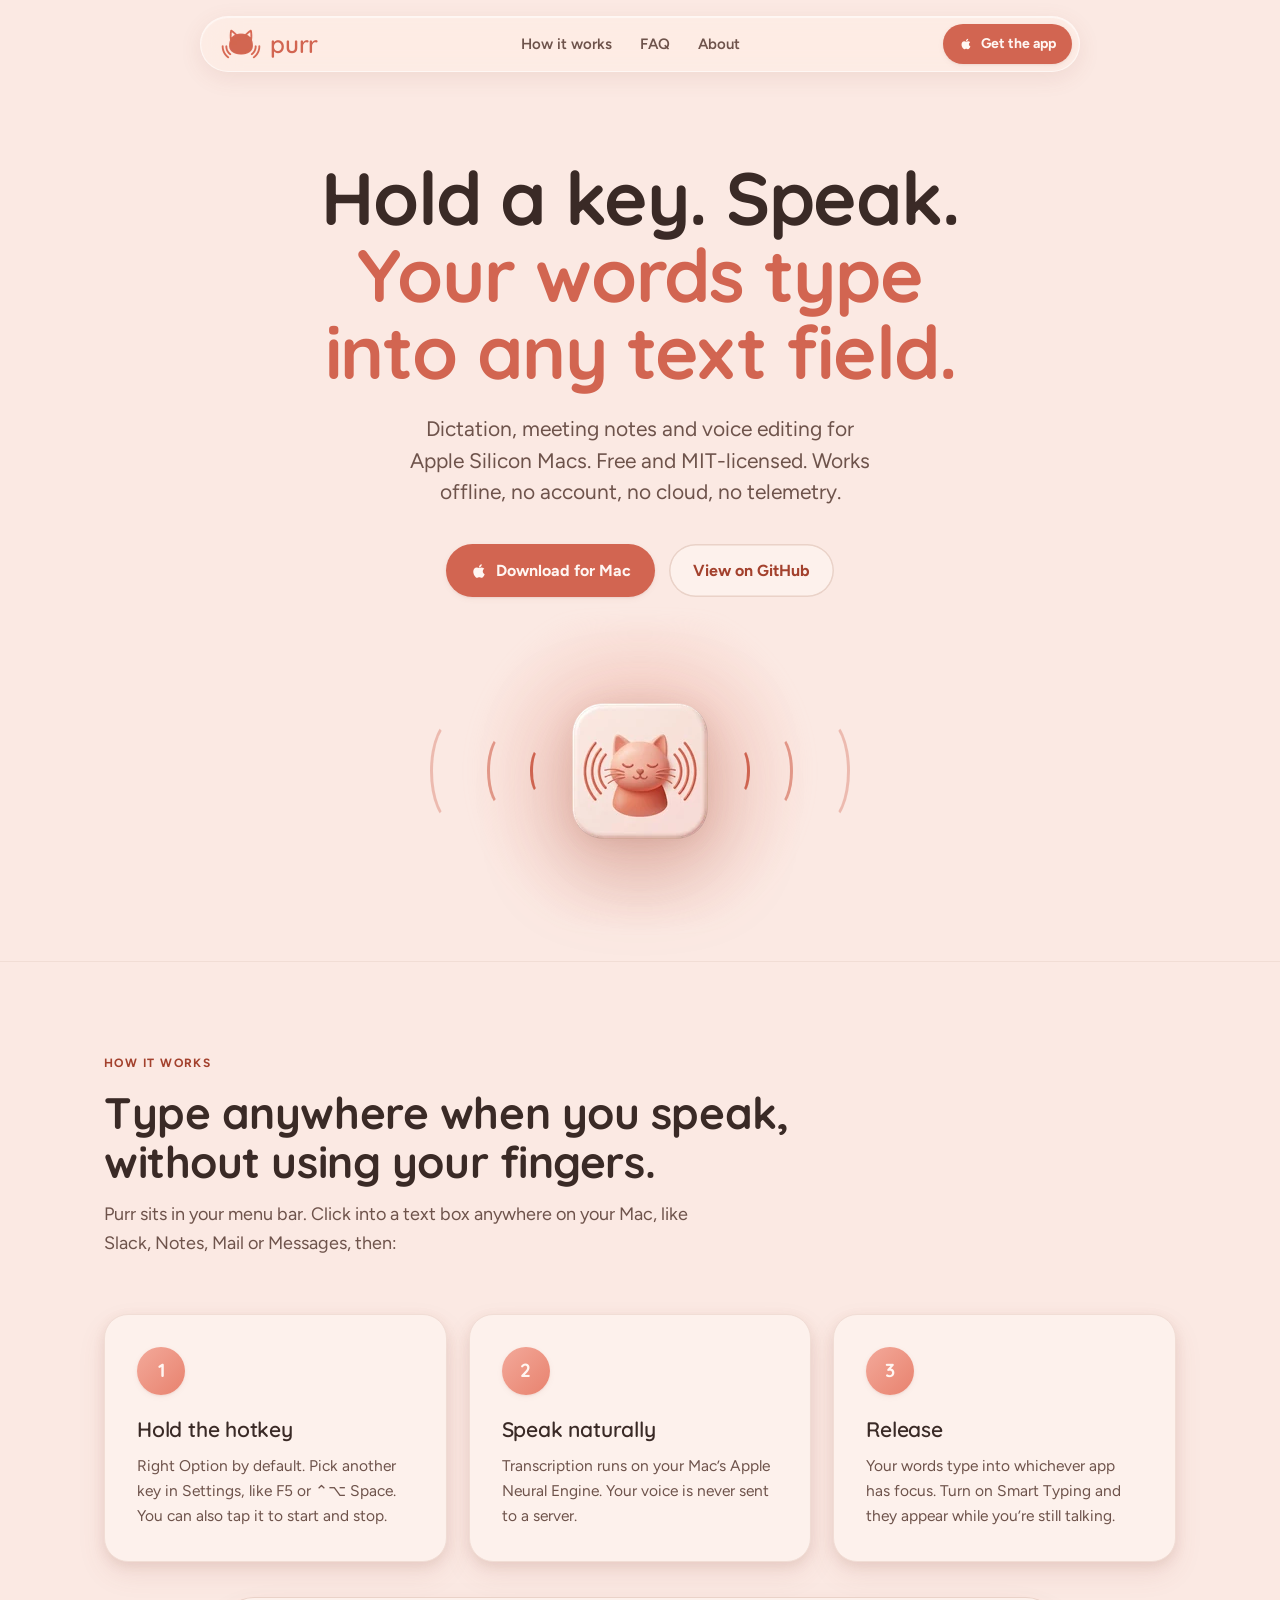
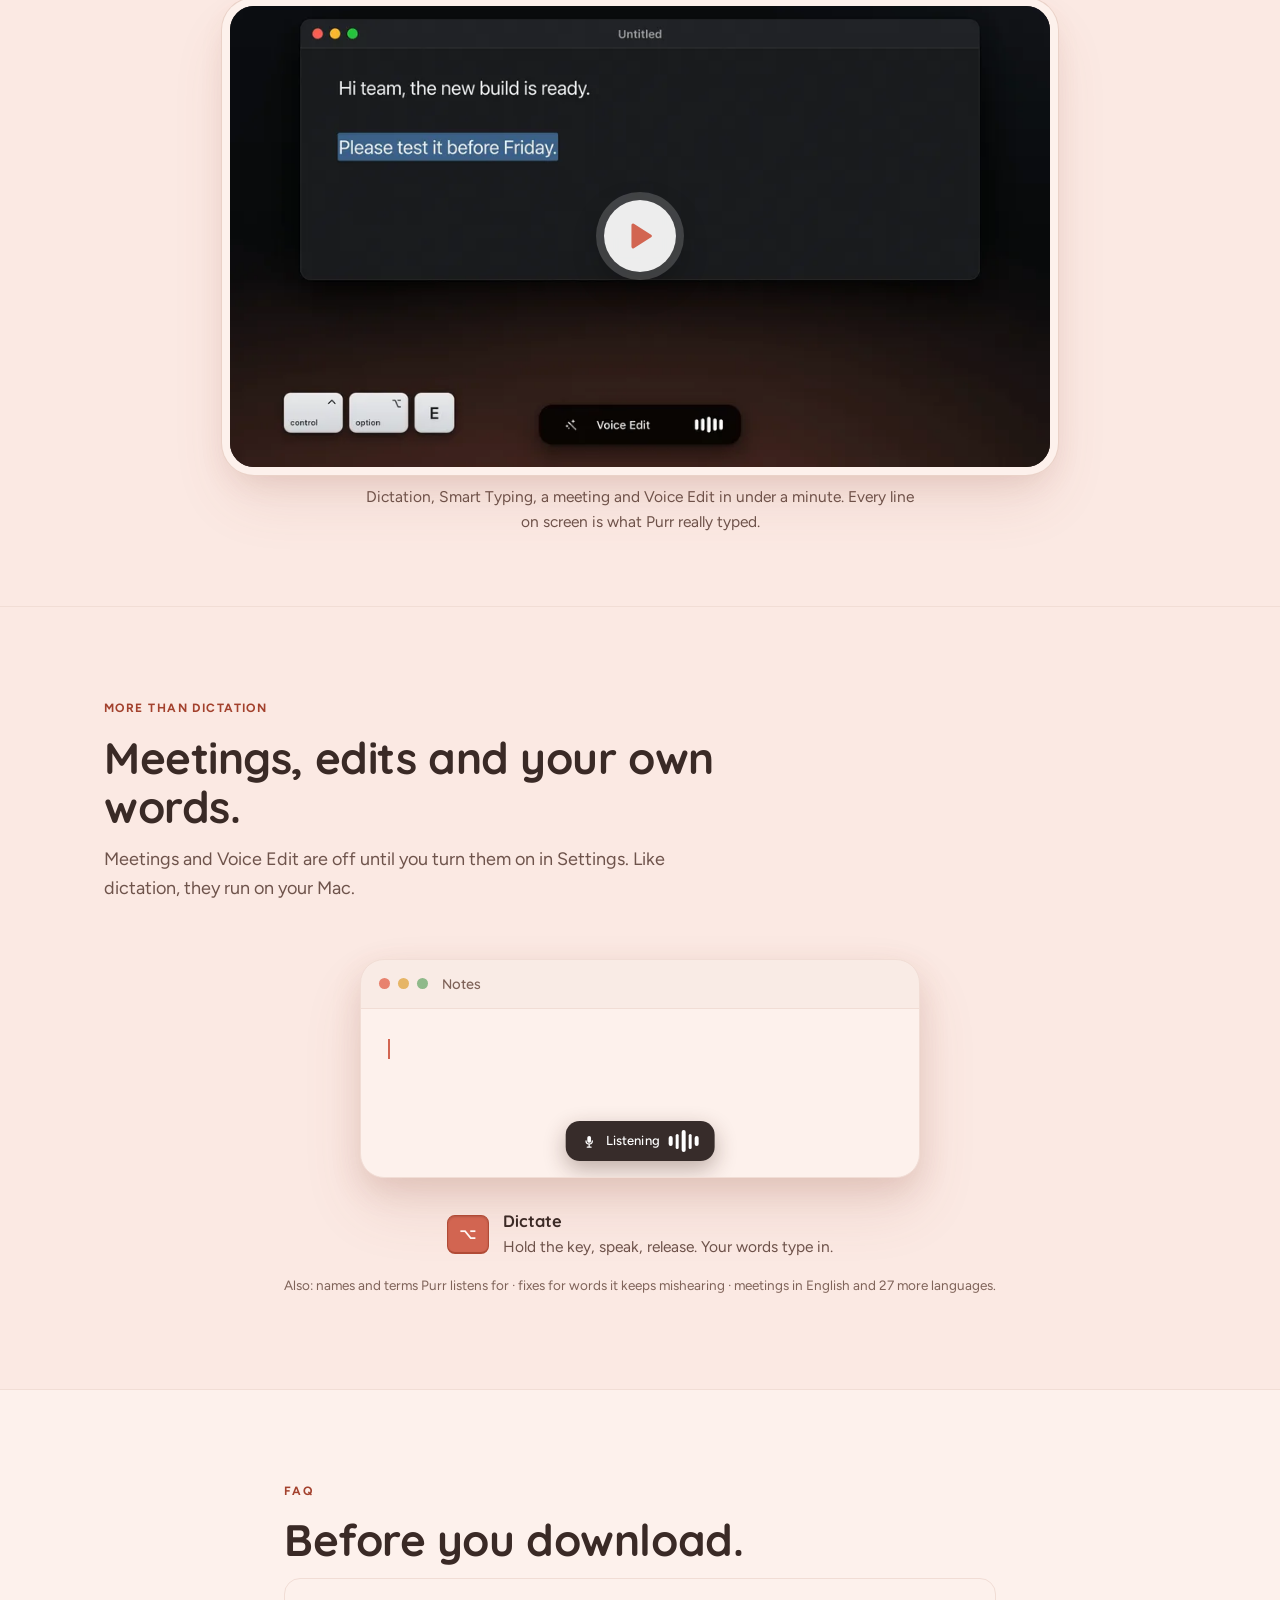
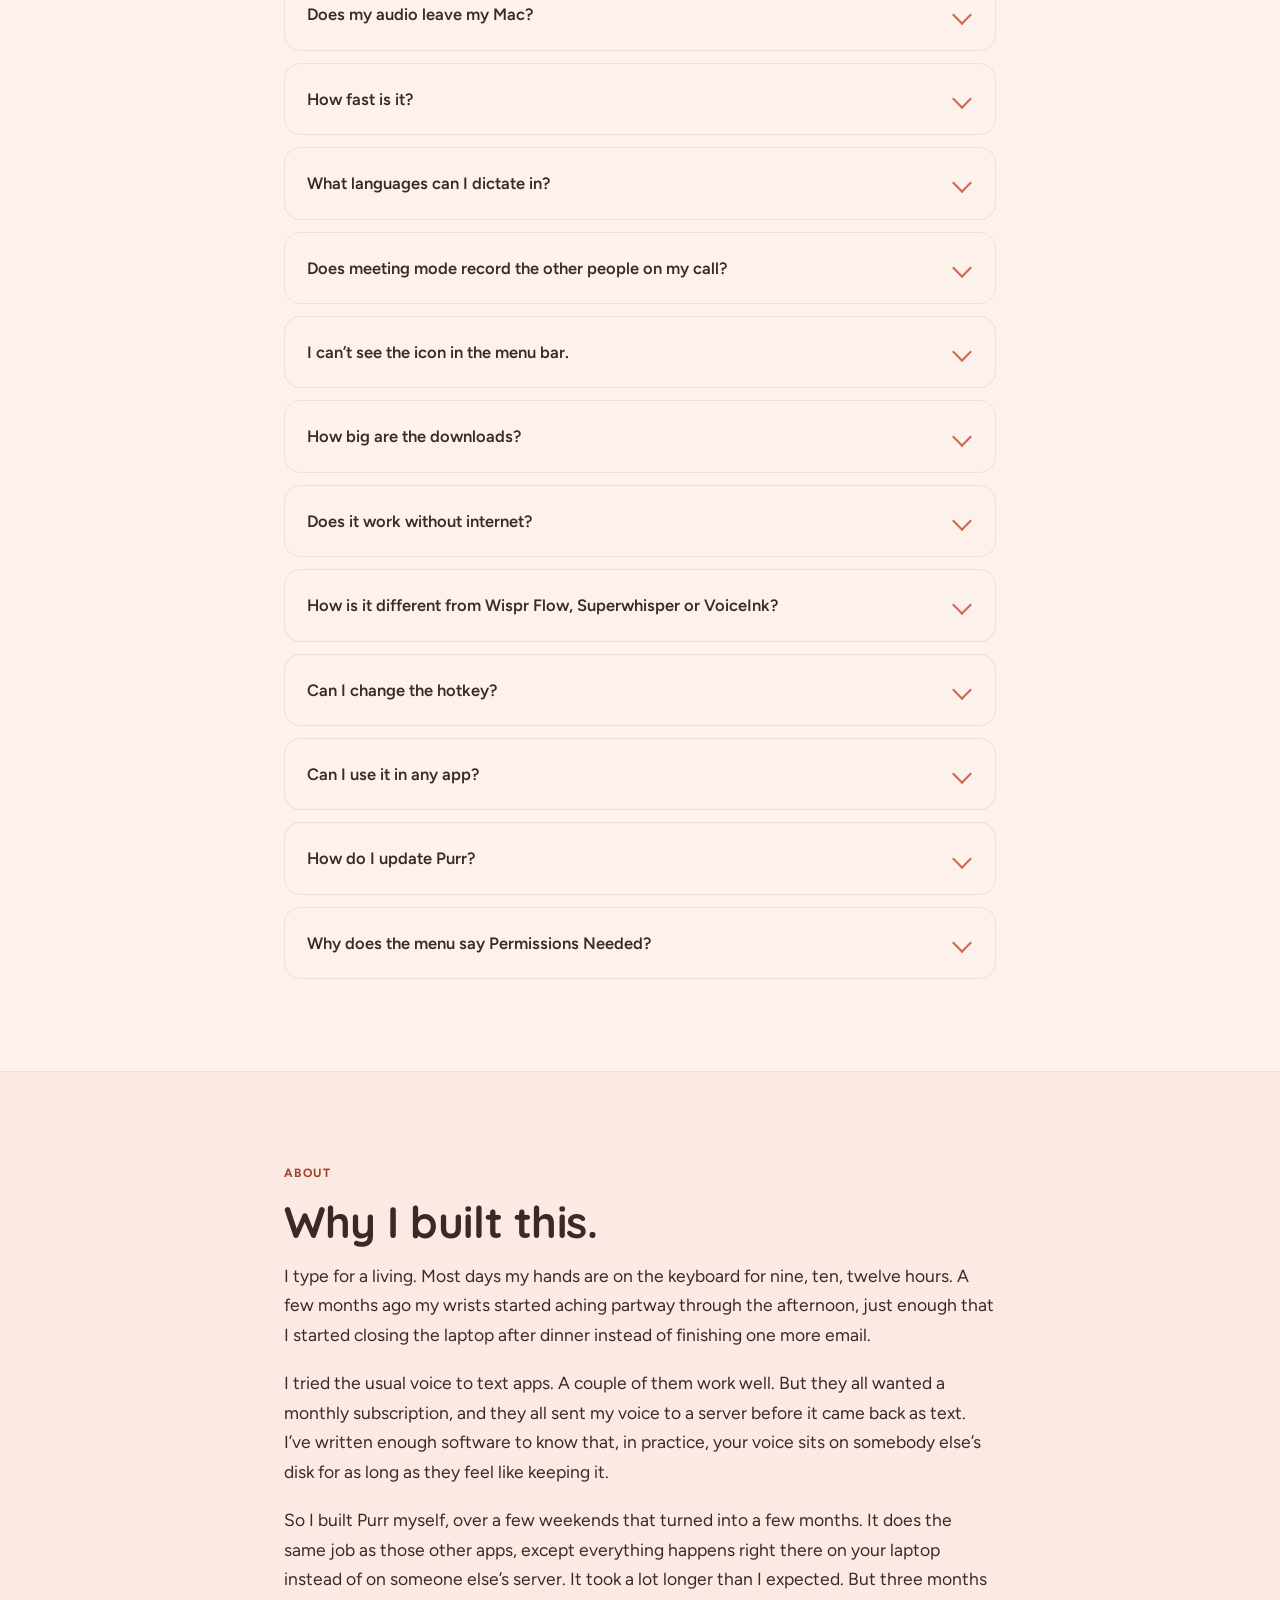
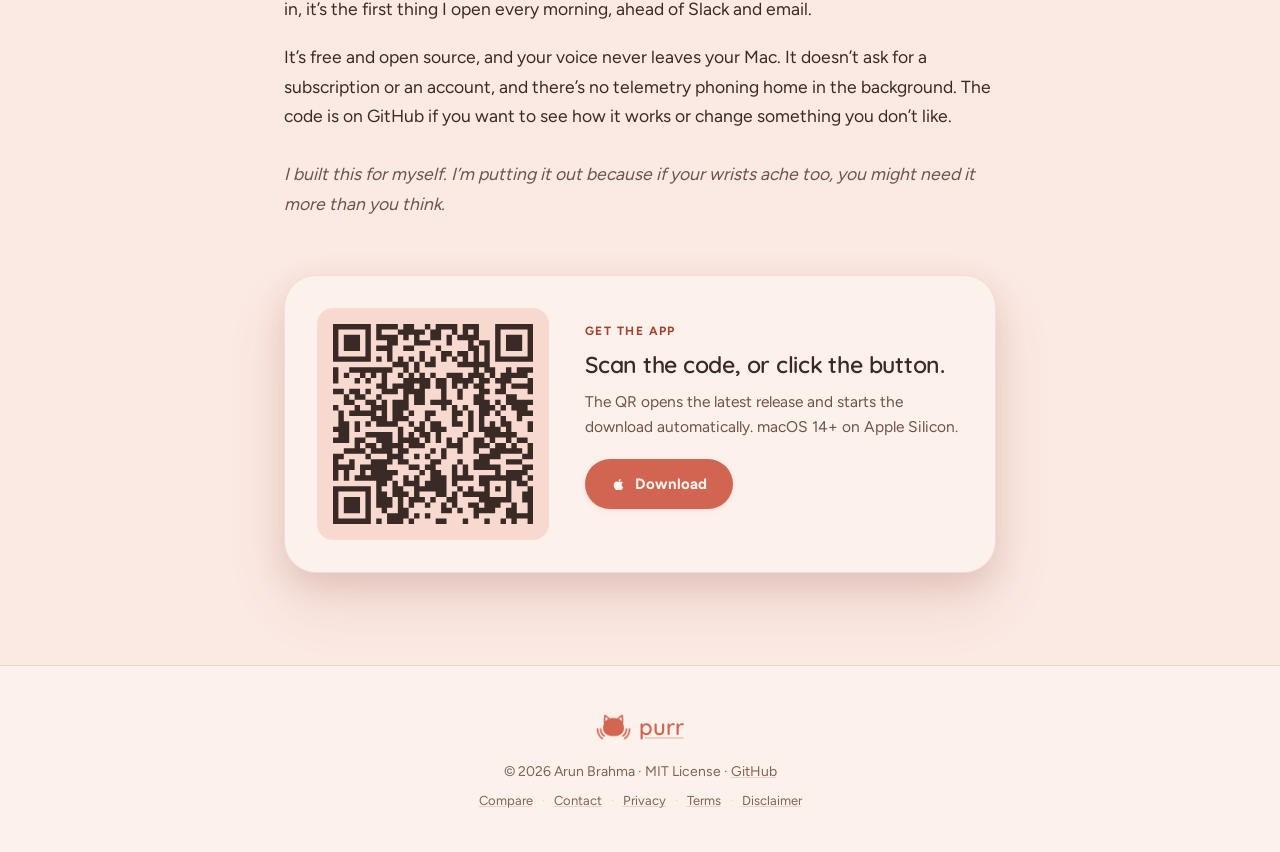
==== index.html @ 4dac85f2 "Even out the step cards and frame the video in cream" ====
<!doctype html>
<html lang="en">
<head>
  <meta charset="utf-8">
  <meta name="viewport" content="width=device-width, initial-scale=1, viewport-fit=cover">
  <meta name="theme-color" content="#FBE9E3">
  <meta name="description" content="Dictation, meeting notes and voice editing that run entirely on your Mac. Hold a key, speak, and your words appear in any app. Free, MIT-licensed and works offline.">

  <title>Purr - Local voice-to-text for macOS</title>

  <link rel="icon" type="image/png" sizes="64x64" href="assets/purr-icon-64.png">
  <link rel="apple-touch-icon" href="assets/purr-icon-256.png">
  <link rel="preload" as="font" type="font/woff2" href="assets/fonts/Quicksand_wght_.woff2" crossorigin>
  <link rel="stylesheet" href="styles.css">
  <link rel="canonical" href="https://purr.arunbrahma.com/">

  <meta property="og:site_name" content="Purr">
  <meta property="og:title" content="Purr - Local voice-to-text for macOS">
  <meta property="og:description" content="Hold a key, speak, and your words appear in any app. Dictation, meeting notes and voice editing, all on your Mac. Free and MIT-licensed.">
  <meta property="og:type" content="website">
  <meta property="og:url" content="https://purr.arunbrahma.com/">
  <meta property="og:image" content="https://purr.arunbrahma.com/assets/og-card-v2.png">
  <meta property="og:image:width" content="1200">
  <meta property="og:image:height" content="630">
  <meta property="og:image:alt" content="Purr - hold a key, speak, your words type into any text field.">
  <meta name="twitter:card" content="summary_large_image">
  <meta name="twitter:title" content="Purr - Local voice-to-text for macOS">
  <meta name="twitter:description" content="Hold a key, speak, and your words appear in any app. Dictation, meeting notes and voice editing, all on your Mac. Free and MIT-licensed.">
  <meta name="twitter:image" content="https://purr.arunbrahma.com/assets/og-card-v2.png">
  <meta name="twitter:image:alt" content="Purr - hold a key, speak, your words type into any text field.">

  <script type="application/ld+json">
  {
    "@context": "https://schema.org",
    "@graph": [
      {
        "@type": "Organization",
        "@id": "https://arunbrahma.com/#organization",
        "name": "Arun Brahma",
        "url": "https://arunbrahma.com/",
        "email": "contact@arunbrahma.com",
        "founder": { "@type": "Person", "name": "Arun Brahma", "url": "https://arunbrahma.com/" },
        "sameAs": ["https://github.com/iamarunbrahma", "https://www.linkedin.com/in/iamarunbrahma"]
      },
      {
        "@type": ["Product", "SoftwareApplication"],
        "@id": "https://purr.arunbrahma.com/#product",
        "name": "Purr",
        "description": "Free, open-source (MIT) dictation, meeting notes and voice editing for macOS on Apple silicon. Hold a key, speak, and your words appear in the app you are using. Everything runs on your Mac: Parakeet for English and WhisperKit for about 100 languages, Smart Typing that types as you speak, meeting notes from your mic and system audio with speaker labels and summaries in 28 languages, and Voice Edit, which rewrites selected text from a spoken instruction.",
        "url": "https://purr.arunbrahma.com/",
        "image": "https://purr.arunbrahma.com/assets/og-card-v2.png",
        "sameAs": ["https://github.com/iamarunbrahma/purr"],
        "brand": { "@id": "https://arunbrahma.com/#organization" },
        "author": { "@id": "https://arunbrahma.com/#organization" },
        "applicationCategory": "UtilitiesApplication",
        "operatingSystem": "macOS 14 or later, Apple silicon",
        "downloadUrl": "https://github.com/iamarunbrahma/purr/releases/latest/download/Purr.dmg",
        "license": "https://opensource.org/license/mit",
        "isAccessibleForFree": true,
        "offers": {
          "@type": "Offer",
          "price": "0",
          "priceCurrency": "USD",
          "availability": "https://schema.org/InStock",
          "url": "https://purr.arunbrahma.com/"
        }
      }
    ]
  }
  </script>
</head>
<body>

  <!-- Sticky pill navigation, centred. -->
  <header class="nav-wrap">
    <nav class="nav-pill" aria-label="Primary">
      <a class="nav-brand" href="/">
        <img src="/assets/purr-glyph-80.webp" width="40" height="30" alt="" aria-hidden="true">
        <span>purr</span>
      </a>
      <ul class="nav-links">
        <li><a href="#how">How it works</a></li>
        <li><a href="#faq">FAQ</a></li>
        <li><a href="#about">About</a></li>
      </ul>
      <a class="btn btn-primary nav-cta" href="https://github.com/iamarunbrahma/purr/releases/latest/download/Purr.dmg" data-track="download_clicked">
        <svg width="14" height="14" viewBox="0 0 24 24" fill="currentColor" aria-hidden="true">
          <path d="M17.05 20.28c-.98.95-2.05.8-3.08.35-1.09-.46-2.09-.48-3.24 0-1.44.62-2.2.44-3.06-.35C2.79 15.25 3.51 7.59 9.05 7.31c1.35.07 2.29.74 3.08.8 1.18-.24 2.31-.93 3.57-.84 1.51.12 2.65.72 3.4 1.8-3.12 1.87-2.38 5.98.48 7.13-.57 1.5-1.31 2.99-2.54 4.09l.01-.01zM12 7.25c-.15-2.23 1.66-4.07 3.74-4.25.29 2.58-2.34 4.5-3.74 4.25z"/>
        </svg>
        Get the app
      </a>
    </nav>
  </header>

  <main id="top">

    <!-- Hero -->
    <section class="hero">
      <div class="container">
        <h1 class="hero-title">
          Hold a key. Speak.<br>
          <span class="accent">Your words type into any text field.</span>
        </h1>
        <p class="hero-sub">
          Dictation, meeting notes and voice editing for Apple Silicon Macs.
          Free and MIT-licensed. Works offline, no account, no cloud, no
          telemetry.
        </p>

        <div class="hero-ctas">
          <a class="btn btn-primary btn-lg" href="https://github.com/iamarunbrahma/purr/releases/latest/download/Purr.dmg" data-track="download_clicked">
            <svg width="18" height="18" viewBox="0 0 24 24" fill="currentColor" aria-hidden="true">
              <path d="M17.05 20.28c-.98.95-2.05.8-3.08.35-1.09-.46-2.09-.48-3.24 0-1.44.62-2.2.44-3.06-.35C2.79 15.25 3.51 7.59 9.05 7.31c1.35.07 2.29.74 3.08.8 1.18-.24 2.31-.93 3.57-.84 1.51.12 2.65.72 3.4 1.8-3.12 1.87-2.38 5.98.48 7.13-.57 1.5-1.31 2.99-2.54 4.09l.01-.01zM12 7.25c-.15-2.23 1.66-4.07 3.74-4.25.29 2.58-2.34 4.5-3.74 4.25z"/>
            </svg>
            Download for Mac
          </a>
          <a class="btn btn-ghost btn-lg" href="https://github.com/iamarunbrahma/purr" target="_blank" rel="noopener" data-track="github_clicked">
            View on GitHub
          </a>
        </div>

        <div class="hero-art" aria-hidden="true">
          <div class="hero-glow"></div>
          <div class="waveset l"><span class="w1"></span><span class="w2"></span><span class="w3"></span></div>
          <img src="assets/purr-icon-168.webp" srcset="assets/purr-icon-168.webp 1x, assets/purr-icon-336.webp 2x" alt="" width="168" height="168" fetchpriority="high">
          <div class="waveset r"><span class="w1"></span><span class="w2"></span><span class="w3"></span></div>
        </div>
      </div>
    </section>

    <!-- How it works -->
    <section id="how" class="section">
      <div class="container">
        <p class="section-eyebrow">How it works</p>
        <h2 class="section-title">Type anywhere when you speak, without using your fingers.</h2>
        <p class="section-sub">
          Purr sits in your menu bar. Click into a text box anywhere on your
          Mac, like Slack, Notes, Mail or Messages, then:
        </p>

        <div class="steps">
          <article class="step">
            <span class="step-num">1</span>
            <h3>Hold the hotkey</h3>
            <p>
              Right Option by default. Pick another key in Settings, like F5
              or ⌃⌥&nbsp;Space. You can also tap it to start and stop.
            </p>
          </article>
          <article class="step">
            <span class="step-num">2</span>
            <h3>Speak naturally</h3>
            <p>
              Transcription runs on your Mac&rsquo;s Apple Neural Engine.
              Your voice is never sent to a server.
            </p>
          </article>
          <article class="step">
            <span class="step-num">3</span>
            <h3>Release</h3>
            <p>
              Your words type into whichever app has focus. Turn on Smart
              Typing and they appear while you&rsquo;re still talking.
            </p>
          </article>
        </div>

        <div class="video" id="video">
          <div class="video-frame">
            <!-- A still until it's clicked: no request reaches YouTube before
                 then. script.js swaps in the privacy-enhanced embed. -->
            <a class="video-poster" href="https://youtu.be/f5YK0at-RSw" target="_blank" rel="noopener" data-yt="f5YK0at-RSw" data-track="video_played" aria-label="Play the Purr video demo, 57 seconds">
              <img src="assets/demo-poster-960.webp" srcset="assets/demo-poster-960.webp 960w, assets/demo-poster-1920.webp 1920w" sizes="(max-width: 860px) 100vw, 820px" width="1920" height="1080" alt="Purr's Voice Edit bubble under a text window with one sentence selected" loading="lazy" decoding="async">
              <span class="video-play" aria-hidden="true">
                <svg viewBox="0 0 24 24" width="38" height="38" fill="currentColor"><path d="M6.6 5.14v13.72a1 1 0 0 0 1.52.85l10.9-6.86a1 1 0 0 0 0-1.7L8.12 4.29A1 1 0 0 0 6.6 5.14Z"/></svg>
              </span>
            </a>
          </div>
          <p class="video-cap">
            Dictation, Smart Typing, a meeting and Voice Edit in under a minute.
            Every line on screen is what Purr really typed.
          </p>
        </div>
      </div>
    </section>

    <!-- More than dictation -->
    <section id="features" class="section">
      <div class="container">
        <p class="section-eyebrow">More than dictation</p>
        <h2 class="section-title">Meetings, edits and your own words.</h2>
        <p class="section-sub">
          Meetings and Voice Edit are off until you turn them on in Settings.
          Like dictation, they run on your Mac.
        </p>

        <div class="demo" id="demo" aria-label="Animated demo: dictating into a text field">
          <div class="demo-stage">
            <div class="demo-window">
              <div class="demo-bar" aria-hidden="true">
                <span class="demo-dot r"></span>
                <span class="demo-dot y"></span>
                <span class="demo-dot g"></span>
                <span class="demo-app">Notes</span>
              </div>
              <div class="demo-doc">
                <p class="demo-text" id="demoText">Let&rsquo;s ship the new onboarding flow this week.</p>
              </div>
              <div class="demo-said" id="demoSaid" aria-hidden="true"></div>
              <div class="demo-hud" id="demoHud" aria-hidden="true">
                <span class="demo-hud-ic" id="demoHudIc"><svg viewBox="0 0 24 24" width="15" height="15" fill="currentColor" aria-hidden="true"><path d="M12 14a3 3 0 0 0 3-3V6a3 3 0 0 0-6 0v5a3 3 0 0 0 3 3Zm6-3a6 6 0 0 1-5 5.91V20h2a1 1 0 1 1 0 2H9a1 1 0 1 1 0-2h2v-3.09A6 6 0 0 1 6 11a1 1 0 1 1 2 0 4 4 0 0 0 8 0 1 1 0 1 1 2 0Z"/></svg></span>
                <span class="demo-hud-lbl" id="demoHudLbl">Listening</span>
                <span class="demo-wave" aria-hidden="true"><i></i><i></i><i></i><i></i><i></i></span>
              </div>
            </div>
          </div>

          <div class="demo-cap">
            <span class="demo-key" id="demoKey"><kbd>⌥</kbd></span>
            <p class="demo-cap-txt">
              <strong id="demoCapTitle">Dictate</strong>
              <span id="demoCapSub">Hold the key, speak, release. Your words type in.</span>
            </p>
          </div>

          <p class="demo-also">
            Also: names and terms Purr listens for &middot; fixes for words it keeps mishearing &middot; meetings in English and 27 more languages.
          </p>
        </div>
      </div>
    </section>

    <!-- FAQ -->
    <section id="faq" class="section section-alt">
      <div class="container container-narrow">
        <p class="section-eyebrow">FAQ</p>
        <h2 class="section-title">Before you download.</h2>

        <div class="faq">
          <details>
            <summary>Does my audio leave my Mac?</summary>
            <p>
              No. Recording, transcription, summaries and Voice Edit all run on
              your Mac, and there is no telemetry. Purr only goes online to
              download models and, if you allow it, to check GitHub for
              updates.
            </p>
          </details>

          <details>
            <summary>How fast is it?</summary>
            <p>
              With Parakeet, the default, your words land about 0.2 seconds
              after you let go of the key. With Smart Typing on, they appear
              while you&rsquo;re still talking. Whisper is slower, because it
              starts only once you let go.
            </p>
          </details>

          <details>
            <summary>What languages can I dictate in?</summary>
            <p>
              English with Parakeet, the default. For other languages, switch
              to Whisper in Settings &rsaquo; Engine. It covers about 100
              languages and can translate them into English. Pick the one you
              speak, since auto-detect can misread short clips. Smart Typing
              is English only, and meetings work in English and 27 more
              languages.
            </p>
          </details>

          <details>
            <summary>Does meeting mode record the other people on my call?</summary>
            <p>
              Yes. It records your mic and your Mac&rsquo;s audio together, so
              the other people on the call are transcribed too. That needs
              macOS&nbsp;14.2 or later; on 14.0 and 14.1 only your mic is
              recorded. When nothing plays through your Mac, like a meeting
              around one table, Purr tells the voices apart and labels them
              Speaker&nbsp;1, Speaker&nbsp;2 and so on.
            </p>
          </details>

          <details>
            <summary>I can&rsquo;t see the icon in the menu bar.</summary>
            <p>
              On notched MacBooks the icon hides behind the notch when the menu
              bar is crowded. Hold Command and drag to reorder, quit a few menu
              bar apps, or use
              <a href="https://github.com/jordanbaird/Ice" target="_blank" rel="noopener">Ice</a>
              / Bartender to manage overflow.
            </p>
          </details>

          <details>
            <summary>How big are the downloads?</summary>
            <p>
              Parakeet, the default, is about 450&nbsp;MB and downloads during
              setup. The rest download only when you turn on what needs them:
              Smart Typing adds about 220&nbsp;MB, meetings in other languages
              about 630&nbsp;MB, and Gemma&nbsp;4&nbsp;E2B, for summaries and
              Voice Edit, 3.35&nbsp;GB. Whisper models run from about
              140&nbsp;MB to 950&nbsp;MB. Settings &rsaquo; Models lists each
              one and can delete it.
            </p>
          </details>

          <details>
            <summary>Does it work without internet?</summary>
            <p>
              Yes, once the models you use have downloaded. Everything runs on
              your Mac.
            </p>
          </details>

          <details>
            <summary>How is it different from Wispr Flow, Superwhisper or VoiceInk?</summary>
            <p>
              Wispr Flow transcribes in the cloud and has apps for Windows,
              iPhone and Android. Superwhisper and VoiceInk can run locally
              too, with AI modes and more model choices, but their full
              versions are paid. Purr is free with no word limit, trial or
              account, MIT-licensed, and types as you speak. When I played the
              same recordings into each app, Purr put the text on screen
              fastest. The <a href="/compare.html">side-by-side comparison</a>
              has those results, the details and sources.
            </p>
          </details>

          <details>
            <summary>Can I change the hotkey?</summary>
            <p>
              Yes. Each mode has a few keys to pick from in Settings, like
              Right Option, F5 or ⌃⌥&nbsp;Space for dictation, and dictation
              can also start and stop with a tap. You can&rsquo;t record a key
              of your own yet.
            </p>
          </details>

          <details>
            <summary>Can I use it in any app?</summary>
            <p>
              Dictation works in any text field. Voice Edit reads your
              selection through Accessibility, which most Mac apps support. A
              few, like some web pages and Electron apps, don&rsquo;t share it,
              so Voice Edit can&rsquo;t see what you selected there.
            </p>
          </details>

          <details>
            <summary>How do I update Purr?</summary>
            <p>
              The first time Purr starts after setup, it asks whether to check
              for updates automatically. If you say yes, it checks GitHub once
              a day. You can also click Check for Updates in the menu bar or in
              About at any time. You see what changed before anything
              installs, and Purr checks that each update is signed by its
              developer before it replaces the app.
            </p>
          </details>

          <details>
            <summary>Why does the menu say Permissions Needed?</summary>
            <p>
              A permission Purr needs is off, usually because it was switched
              off in System Settings. Click Permissions Needed to see which one
              and turn it back on. Updates keep your permissions.
            </p>
          </details>
        </div>
      </div>
    </section>

    <!-- About / why this exists -->
    <section id="about" class="section section-about">
      <div class="container container-narrow">
        <p class="section-eyebrow">About</p>
        <h2 class="section-title">Why I built this.</h2>

        <div class="about-prose">
          <p>
            I type for a living. Most days my hands are on the keyboard for nine,
            ten, twelve hours. A few months ago my wrists started aching partway
            through the afternoon, just enough that I started closing the laptop
            after dinner instead of finishing one more email.
          </p>

          <p>
            I tried the usual voice to text apps. A couple of them work well. But
            they all wanted a monthly subscription, and they all sent my voice to
            a server before it came back as text. I&rsquo;ve written enough
            software to know that, in practice, your voice sits on somebody
            else&rsquo;s disk for as long as they feel like keeping it.
          </p>

          <p>
            So I built Purr myself, over a few weekends that turned into a few
            months. It does the same job as those other apps, except everything
            happens right there on your laptop instead of on someone else&rsquo;s
            server. It took a lot longer than I expected. But three months in,
            it&rsquo;s the first thing I open every morning, ahead of Slack and
            email.
          </p>

          <p>
            It&rsquo;s free and open source, and your voice never leaves your
            Mac. It doesn&rsquo;t ask for a subscription or an
            account, and there&rsquo;s no telemetry phoning home in the
            background. The code is on GitHub if you want to see how it works or
            change something you don&rsquo;t like.
          </p>

          <p class="about-sign">
            I built this for myself. I&rsquo;m putting it out because if your
            wrists ache too, you might need it more than you think.
          </p>
        </div>

        <!-- QR + download callout -->
        <div class="qr-card" id="get">
          <div class="qr-card-art">
            <img src="assets/qr.svg" alt="QR code that downloads Purr.dmg" width="200" height="200">
          </div>
          <div class="qr-card-body">
            <p class="qr-eyebrow">Get the app</p>
            <h3>Scan the code, or click the button.</h3>
            <p class="qr-sub">
              The QR opens the latest release and starts the download
              automatically. macOS 14+ on Apple Silicon.
            </p>
            <div class="qr-card-ctas">
              <a class="btn btn-primary btn-download" href="https://github.com/iamarunbrahma/purr/releases/latest/download/Purr.dmg" data-track="download_clicked">
                <svg width="15" height="15" viewBox="0 0 24 24" fill="currentColor" aria-hidden="true">
                  <path d="M17.05 20.28c-.98.95-2.05.8-3.08.35-1.09-.46-2.09-.48-3.24 0-1.44.62-2.2.44-3.06-.35C2.79 15.25 3.51 7.59 9.05 7.31c1.35.07 2.29.74 3.08.8 1.18-.24 2.31-.93 3.57-.84 1.51.12 2.65.72 3.4 1.8-3.12 1.87-2.38 5.98.48 7.13-.57 1.5-1.31 2.99-2.54 4.09l.01-.01zM12 7.25c-.15-2.23 1.66-4.07 3.74-4.25.29 2.58-2.34 4.5-3.74 4.25z"/>
                </svg>
                Download
              </a>
            </div>
          </div>
        </div>
      </div>
    </section>

  </main>

  <footer class="footer">
    <div class="container">
      <a class="footer-brand" href="/">
        <img src="/assets/purr-glyph-80.webp" width="35" height="26" alt="" aria-hidden="true">
        <span>purr</span>
      </a>
      <p class="footer-line">
        © <span id="year"></span> Arun Brahma · MIT License ·
        <a href="https://github.com/iamarunbrahma/purr" target="_blank" rel="noopener">GitHub</a>
      </p>
      <p class="footer-legal">
        <a href="/compare.html">Compare</a>
        <span aria-hidden="true">·</span>
        <a href="/contact.html">Contact</a>
        <span aria-hidden="true">·</span>
        <a href="/privacy.html">Privacy</a>
        <span aria-hidden="true">·</span>
        <a href="/terms.html">Terms</a>
        <span aria-hidden="true">·</span>
        <a href="/disclaimer.html">Disclaimer</a>
      </p>
    </div>
  </footer>

  <script src="script.js" defer></script>

  <!-- Cloudflare Web Analytics — privacy-first, cookieless, no consent banner needed.
       Token for purr.arunbrahma.com. Manage at dash.cloudflare.com → Web Analytics. -->
  <script defer src='https://static.cloudflareinsights.com/beacon.min.js' data-cf-beacon='{"token": "df377985526f415dbb581a27ecad3ad7"}'></script>
  <script defer src="/analytics.js" data-site="purr"></script>
</body>
</html>
---- styles.css ----
/* -----------------------------------------------------------------
   Purr site - single-file stylesheet.
   "Blush Terracotta" brand layer: warm cream background, warm
   brown-black text (never pure black), one clay-coral accent that
   ties to the app icon, soft claymorphic shadows and squircles.
   Self-hosted Quicksand (display/wordmark) + Figtree (body).
   No framework, no build.
   ----------------------------------------------------------------- */

/* ----- Brand webfonts (self-hosted, variable weight) ----- */
@font-face {
  font-family: "Quicksand";
  src: url("assets/fonts/Quicksand_wght_.woff2") format("woff2"),
       url("assets/fonts/Quicksand_wght_.ttf") format("truetype");
  font-weight: 300 700;
  font-style: normal;
  font-display: swap;
}
@font-face {
  font-family: "Figtree";
  src: url("assets/fonts/Figtree_wght_.woff2") format("woff2"),
       url("assets/fonts/Figtree_wght_.ttf") format("truetype");
  font-weight: 300 900;
  font-style: normal;
  font-display: swap;
}

:root {
  --bg: #FBE9E3;          /* cream page background          */
  --bg-alt: #FDF1EC;      /* ivory raised surface / card    */
  --ink: #3A2A26;         /* warm text - never pure black   */
  --ink-soft: #6E534B;    /* secondary text                 */
  --ink-faint: #7F6359;   /* tertiary / captions            */
  --line: #EAD2C8;        /* warm divider                   */
  --line-soft: #F1DDD5;   /* faintest divider               */
  --accent: #D26551;      /* clay-coral - matches the icon  */
  --accent-hover: #C2563F;
  --accent-press: #B14B36;
  --accent-soft: #F7D9D0; /* faint coral wash               */
  --accent-ink: #A3412D;  /* coral for small text           */
  --on-accent: #FFF6F2;   /* text on clay-coral / gradient  */

  --gradient: linear-gradient(135deg, #F3A99A 0%, #E8826E 100%);

  /* claymorphic shadows - soft, warm brown tint, no hard black */
  --shadow-sm: 0 1px 2px rgba(150, 80, 64, 0.10), 0 2px 6px rgba(150, 80, 64, 0.06);
  --shadow-md: 0 4px 12px rgba(150, 80, 64, 0.12), 0 12px 28px rgba(150, 80, 64, 0.10);
  --shadow-lg: 0 12px 30px rgba(150, 80, 64, 0.16), 0 30px 60px rgba(150, 80, 64, 0.12);

  --radius-pill: 999px;
  --radius-card: 24px;
  --max-w: 1120px;

  --font: "Figtree", ui-rounded, -apple-system, BlinkMacSystemFont, "Segoe UI", system-ui, sans-serif;
  --font-display: "Quicksand", ui-rounded, "Hiragino Maru Gothic ProN", system-ui, sans-serif;
}

* { box-sizing: border-box; }

html { scroll-behavior: smooth; }

body {
  margin: 0;
  background: var(--bg);
  color: var(--ink);
  font-family: var(--font);
  font-size: 17px;
  line-height: 1.6;
  -webkit-font-smoothing: antialiased;
  -moz-osx-font-smoothing: grayscale;
  text-rendering: optimizeLegibility;
}

a { color: inherit; text-decoration: none; }
a:hover { text-decoration: underline; }
img { max-width: 100%; height: auto; display: block; }
code {
  font-family: ui-monospace, "SF Mono", "JetBrains Mono", Menlo, Monaco, monospace;
  font-size: 0.9em;
  background: var(--accent-soft);
  color: var(--ink);
  padding: 2px 6px;
  border-radius: 6px;
}

.container {
  max-width: var(--max-w);
  margin: 0 auto;
  padding: 0 24px;
}
.container-narrow { max-width: 760px; }
.center { text-align: center; }

/* -----------------------------------------------------------------
   Pill navigation - sticky at top
   ----------------------------------------------------------------- */
.nav-wrap {
  position: sticky;
  top: 16px;
  z-index: 100;
  display: flex;
  justify-content: center;
  padding: 0 16px;
  pointer-events: none;
}

.nav-pill {
  pointer-events: auto;
  display: flex;
  align-items: center;
  gap: 28px;
  padding: 7px 7px 7px 20px;
  background: rgba(253, 241, 236, 0.45);
  -webkit-backdrop-filter: saturate(150%) blur(18px);
  backdrop-filter: saturate(150%) blur(18px);
  border-radius: var(--radius-pill);
  box-shadow: inset 0 1px 1px rgba(255, 255, 255, 0.6),
              0 6px 22px rgba(150, 80, 64, 0.10);
  border: 1px solid rgba(255, 255, 255, 0.55);
  max-width: 880px;
  width: 100%;
  justify-content: space-between;
}

.nav-brand {
  display: flex;
  align-items: center;
  gap: 9px;
  font-family: var(--font-display);
  font-weight: 600;
  font-size: 24px;
  letter-spacing: -0.01em;
  text-transform: lowercase;
  color: var(--accent);
}
.nav-brand:hover { text-decoration: none; }
.nav-brand img { width: 40px; height: 30px; }

.nav-links {
  list-style: none;
  margin: 0;
  padding: 0;
  display: flex;
  gap: 28px;
  font-size: 15px;
  font-weight: 600;
  color: var(--ink-soft);
}
.nav-links a:hover { color: var(--accent-ink); text-decoration: none; }

.nav-cta { font-size: 14px; padding: 9px 16px; gap: 6px; }

/* -----------------------------------------------------------------
   Buttons - clay-coral primary, ivory ghost
   ----------------------------------------------------------------- */
.btn {
  display: inline-flex;
  align-items: center;
  gap: 8px;
  font-family: inherit;
  font-weight: 700;
  border-radius: var(--radius-pill);
  cursor: pointer;
  transition: transform 0.12s ease, background 0.16s ease, color 0.16s ease, box-shadow 0.16s ease;
  border: none;
  white-space: nowrap;
}
.btn:hover { text-decoration: none; }
.btn:active { transform: translateY(1px) scale(0.99); }

.btn-primary {
  background: var(--accent);
  color: var(--on-accent);
  box-shadow: var(--shadow-sm);
}
.btn-primary:hover { background: var(--accent-hover); box-shadow: var(--shadow-md); }
.btn-primary:active { background: var(--accent-press); }

.btn-ghost {
  background: var(--bg-alt);
  color: var(--accent-ink);
  box-shadow: inset 0 0 0 1.5px var(--line);
}
.btn-ghost:hover { background: #fff; box-shadow: inset 0 0 0 1.5px var(--accent); }

.btn-lg { padding: 14px 24px; font-size: 16px; }

/* -----------------------------------------------------------------
   Hero
   ----------------------------------------------------------------- */
.hero {
  position: relative;
  padding: 104px 0 80px;
  text-align: center;
  overflow: hidden;
}

.hero-title {
  font-family: var(--font-display);
  font-size: clamp(40px, 6.4vw, 74px);
  line-height: 1.04;
  letter-spacing: -0.015em;
  font-weight: 700;
  margin: 0 auto 22px;
  max-width: 900px;
}
.hero-title .accent { display: block; color: var(--accent); text-wrap: balance; }

.hero-sub {
  font-size: clamp(18px, 1.7vw, 21px);
  line-height: 1.5;
  color: var(--ink-soft);
  max-width: 640px;
  margin: 0 auto 36px;
  text-wrap: balance;
}

.hero-ctas {
  display: flex;
  gap: 14px;
  justify-content: center;
  flex-wrap: wrap;
  margin-bottom: 64px;
}

/* hero icon flanked by concentric sound-wave whisker arcs */
.hero-art {
  position: relative;
  margin: 0 auto;
  width: min(380px, 100%);
  height: 220px;
  display: flex;
  align-items: center;
  justify-content: center;
}
.hero-art img {
  position: relative;
  z-index: 2;
  width: 168px;
  height: 168px;
  filter: drop-shadow(0 22px 44px rgba(150, 80, 64, 0.32))
          drop-shadow(0 6px 12px rgba(150, 80, 64, 0.12));
  animation: float 6s ease-in-out infinite;
}
.hero-glow {
  position: absolute;
  inset: -40px;
  background: radial-gradient(circle at center, rgba(243, 169, 154, 0.55), transparent 62%);
  filter: blur(8px);
  z-index: 0;
}

/* sound-wave arcs */
.waveset {
  position: absolute;
  top: 50%;
  transform: translateY(-50%);
  display: flex;
  align-items: center;
  gap: 11px;
  z-index: 1;
}
.waveset.l { right: calc(50% + 92px); flex-direction: row-reverse; }
.waveset.r { left: calc(50% + 92px); }
.waveset span { display: block; border: 3px solid var(--accent); border-radius: 50%; }
.waveset.l span { border-color: transparent transparent transparent var(--accent); }
.waveset.r span { border-color: transparent var(--accent) transparent transparent; }
.waveset .w1 { width: 18px; height: 46px; }
.waveset .w2 { width: 32px; height: 74px; opacity: 0.6; }
.waveset .w3 { width: 46px; height: 104px; opacity: 0.35; }

@keyframes float {
  0%, 100% { transform: translateY(0); }
  50%      { transform: translateY(-8px); }
}
@media (prefers-reduced-motion: reduce) {
  .hero-art img { animation: none; }
  html { scroll-behavior: auto; }
}

/* -----------------------------------------------------------------
   Generic section
   ----------------------------------------------------------------- */
.section {
  padding: 92px 0;
  border-top: 1px solid var(--line-soft);
}
.section-alt { background: var(--bg-alt); }

.section-eyebrow {
  text-transform: uppercase;
  letter-spacing: 0.12em;
  font-size: 12px;
  font-weight: 700;
  color: var(--accent-ink);
  margin: 0 0 14px;
}

.section-title {
  font-family: var(--font-display);
  font-size: clamp(30px, 3.6vw, 44px);
  letter-spacing: -0.01em;
  line-height: 1.12;
  font-weight: 700;
  margin: 0 0 14px;
  max-width: 720px;
}
.center .section-title { margin-left: auto; margin-right: auto; }

.section-sub {
  font-size: 18px;
  color: var(--ink-soft);
  max-width: 600px;
  margin: 0 0 56px;
}
.center .section-sub { margin-left: auto; margin-right: auto; }

/* -----------------------------------------------------------------
   How it works - 3 steps
   ----------------------------------------------------------------- */
.steps {
  display: grid;
  grid-template-columns: repeat(3, 1fr);
  gap: 22px;
  margin-bottom: 72px;
}

.step {
  background: var(--bg-alt);
  border: 1px solid var(--line-soft);
  border-radius: var(--radius-card);
  padding: 32px;
  box-shadow: var(--shadow-md);
  transition: transform 0.2s ease, box-shadow 0.2s ease;
}
.step:hover { transform: translateY(-3px); box-shadow: var(--shadow-lg); }

.step-num {
  display: inline-grid;
  place-items: center;
  width: 48px;
  height: 48px;
  border-radius: 50%;
  background: var(--gradient);
  color: var(--on-accent);
  font-family: var(--font-display);
  font-weight: 700;
  font-size: 19px;
  box-shadow: var(--shadow-sm);
  margin-bottom: 18px;
}

.step h3 {
  margin: 0 0 8px;
  font-family: var(--font-display);
  font-size: 21px;
  font-weight: 600;
  letter-spacing: -0.01em;
}
.step p { margin: 0; color: var(--ink-soft); font-size: 15.5px; }

/* -----------------------------------------------------------------
   Live demo (More than dictation).
   Pure CSS + a small scene engine in script.js. The HUD pill mirrors
   the app: dark pill, mic / wand icon, five-bar waveform.
   ----------------------------------------------------------------- */
.demo { max-width: 720px; margin: 0 auto; }

.demo-stage { display: flex; justify-content: center; margin-bottom: 30px; }

.demo-window {
  position: relative;
  width: 100%;
  max-width: 560px;
  background: var(--bg-alt);
  border: 1px solid var(--line-soft);
  border-radius: var(--radius-card);
  box-shadow: var(--shadow-lg);
  overflow: hidden;
}

.demo-bar {
  display: flex;
  align-items: center;
  gap: 8px;
  padding: 13px 18px;
  border-bottom: 1px solid var(--line-soft);
  background: rgba(150, 80, 64, 0.04);
}
.demo-dot { width: 11px; height: 11px; border-radius: 50%; }
.demo-dot.r { background: #E8826E; }
.demo-dot.y { background: #E6B566; }
.demo-dot.g { background: #8FB98A; }
.demo-app {
  margin-left: 6px;
  font-family: var(--font-display);
  font-weight: 600;
  font-size: 14px;
  color: var(--ink-faint);
}

.demo-doc { min-height: 168px; padding: 24px 26px 60px; }
.demo-text {
  margin: 0;
  font-size: 19px;
  line-height: 1.6;
  color: var(--ink);
  white-space: pre-wrap;
  min-height: 1.6em;
}
.demo-text::after {
  content: "";
  display: inline-block;
  width: 2px;
  height: 1.05em;
  margin-left: 1px;
  vertical-align: text-bottom;
  background: var(--accent);
  animation: demoCaret 1.05s steps(1) infinite;
}
@keyframes demoCaret { 0%, 50% { opacity: 1; } 50.01%, 100% { opacity: 0; } }

.demo-text .sel {
  background: var(--accent-soft);
  border-radius: 4px;
  box-shadow: 0 0 0 2px var(--accent-soft);
}
.demo-text .swap { color: var(--accent); font-weight: 600; }

/* spoken-phrase bubble */
.demo-said {
  position: absolute;
  left: 50%;
  bottom: 74px;
  transform: translate(-50%, 6px);
  max-width: 78%;
  padding: 7px 14px;
  background: var(--accent);
  color: var(--on-accent);
  font-size: 13.5px;
  font-weight: 600;
  text-align: center;
  border-radius: var(--radius-pill);
  box-shadow: var(--shadow-md);
  opacity: 0;
  pointer-events: none;
  transition: opacity 0.18s ease, transform 0.18s ease;
}
.demo-said.on { opacity: 1; transform: translate(-50%, 0); }
.demo-said::after {
  content: "";
  position: absolute;
  left: 50%;
  bottom: -4px;
  width: 9px;
  height: 9px;
  background: var(--accent);
  transform: translateX(-50%) rotate(45deg);
  border-radius: 2px;
}

/* HUD pill - mirrors the app's floating recorder */
.demo-hud {
  position: absolute;
  left: 50%;
  bottom: 16px;
  transform: translate(-50%, 8px);
  display: flex;
  align-items: center;
  gap: 9px;
  padding: 9px 16px;
  background: rgba(28, 18, 15, 0.88);
  border-radius: 14px;
  box-shadow: 0 8px 22px rgba(60, 30, 22, 0.32);
  opacity: 0;
  pointer-events: none;
  transition: opacity 0.2s ease, transform 0.2s ease;
}
.demo-hud.on { opacity: 1; transform: translate(-50%, 0); }
.demo-hud-ic { display: inline-flex; color: #fff; }
.demo-hud-ic svg { display: block; }
.demo-hud-lbl {
  font-size: 13px;
  font-weight: 500;
  color: #fff;
  font-variant-numeric: tabular-nums;
  letter-spacing: 0.01em;
}
/* Smart-typing live preview: reserve a fixed width and head-truncate, so the
   pill mirrors the in-progress sentence without resizing per word. */
.demo-hud.preview .demo-hud-lbl {
  width: 188px;
  text-align: left;
  white-space: nowrap;
  overflow: hidden;
}
.demo-hud-lbl.dim { opacity: 0.78; }

.demo-wave { display: none; align-items: center; gap: 3px; height: 22px; }
.demo-hud.live .demo-wave { display: inline-flex; }
.demo-wave i {
  width: 3.5px;
  height: 6px;
  border-radius: 2px;
  background: #fff;
  transform-origin: center;
}
.demo-wave i:nth-child(1) { height: 10px; animation-delay: 0s; }
.demo-wave i:nth-child(2) { height: 15px; animation-delay: 0.12s; }
.demo-wave i:nth-child(3) { height: 22px; animation-delay: 0.06s; }
.demo-wave i:nth-child(4) { height: 15px; animation-delay: 0.18s; }
.demo-wave i:nth-child(5) { height: 10px; animation-delay: 0.09s; }
.demo-hud.live .demo-wave i { animation: demoWave 0.62s ease-in-out infinite; }
@keyframes demoWave {
  0%, 100% { transform: scaleY(0.35); }
  50% { transform: scaleY(1); }
}

/* transcribing spinner (mirrors the app's progress indicator) */
.demo-spin {
  display: inline-block;
  width: 14px;
  height: 14px;
  border: 2px solid rgba(255, 255, 255, 0.35);
  border-top-color: #fff;
  border-radius: 50%;
  animation: demoSpin 0.7s linear infinite;
}
@keyframes demoSpin { to { transform: rotate(360deg); } }

/* meeting mode: speaker labels in the transcript + the recording placeholder */
.demo-text .demo-spk { color: var(--accent); font-weight: 700; }
.demo-text.nocaret::after { display: none; }
.demo-rec { display: inline-flex; align-items: center; gap: 9px; color: var(--ink-faint); }
.demo-recdot {
  width: 9px;
  height: 9px;
  border-radius: 50%;
  background: #E8826E;
  animation: demoPulse 1.1s ease-in-out infinite;
}
@keyframes demoPulse { 0%, 100% { opacity: 1; } 50% { opacity: 0.3; } }

/* caption */
.demo-cap {
  display: flex;
  align-items: center;
  gap: 14px;
  justify-content: center;
  margin-bottom: 16px;
}
.demo-key kbd {
  display: inline-block;
  font-family: var(--font);
  font-weight: 700;
  font-size: 15px;
  color: var(--ink-soft);
  background: var(--bg-alt);
  border: 1px solid var(--line);
  border-bottom-width: 2px;
  border-radius: 8px;
  padding: 6px 11px;
  box-shadow: var(--shadow-sm);
  white-space: nowrap;
  transition: transform 0.1s ease, background 0.1s ease, color 0.1s ease, box-shadow 0.1s ease;
}
.demo-key.down kbd {
  transform: translateY(1px);
  background: var(--accent);
  color: var(--on-accent);
  border-color: var(--accent-press);
  box-shadow: inset 0 1px 2px rgba(0, 0, 0, 0.15);
}
.demo-cap-txt { margin: 0; font-size: 15.5px; color: var(--ink-soft); text-align: left; }
.demo-cap-txt strong {
  display: block;
  font-family: var(--font-display);
  font-size: 16.5px;
  font-weight: 700;
  color: var(--ink);
}

.demo-also { margin: 0; text-align: center; font-size: 13.5px; color: var(--ink-faint); }

@media (prefers-reduced-motion: reduce) {
  .demo-text::after { animation: none; }
  .demo-hud.live .demo-wave i { animation: none; }
  .demo-spin { animation: none; }
  .demo-recdot { animation: none; }
}

@media (max-width: 600px) {
  .demo-text { font-size: 17px; }
  .demo-doc { padding: 20px 20px 56px; }
  .demo-cap { flex-direction: column; gap: 10px; }
  .demo-cap-txt { text-align: center; }
  .demo-hud.preview .demo-hud-lbl { width: 140px; }
}

/* -----------------------------------------------------------------
   Video demo: a poster that becomes the YouTube player on click
   (script.js).
   ----------------------------------------------------------------- */
#how { padding-bottom: 72px; }
#how .steps { margin-bottom: 44px; }

.video { max-width: 820px; margin: 0 auto; text-align: center; }

.video-frame {
  position: relative;
  aspect-ratio: 16 / 9;
  border-radius: var(--radius-card);
  overflow: hidden;
  background: #17110f;
  /* A thin cream frame, so the dark video sits on the page. */
  box-shadow: 0 0 0 8px var(--bg-alt), 0 0 0 9px var(--line), var(--shadow-lg);
}
.video-frame img,
.video-frame iframe {
  display: block;
  width: 100%;
  height: 100%;
  border: 0;
  object-fit: cover;
}

.video-poster { display: block; width: 100%; height: 100%; }

.video-play {
  position: absolute;
  top: 50%;
  left: 50%;
  display: grid;
  place-items: center;
  width: 72px;
  height: 72px;
  border-radius: 50%;
  background: rgba(255, 255, 255, 0.92);
  -webkit-backdrop-filter: blur(8px);
  backdrop-filter: blur(8px);
  color: var(--accent);
  box-shadow: 0 0 0 8px rgba(255, 255, 255, 0.18), 0 12px 32px rgba(0, 0, 0, 0.3);
  transform: translate(-50%, -50%);
  transition: transform 0.2s ease, box-shadow 0.2s ease;
}
.video-poster:hover .video-play,
.video-poster:focus-visible .video-play {
  transform: translate(-50%, -50%) scale(1.06);
  box-shadow: 0 0 0 10px rgba(255, 255, 255, 0.24), 0 14px 36px rgba(0, 0, 0, 0.34);
}
.video-poster:focus-visible { outline: 3px solid var(--accent); outline-offset: -3px; }

.video-cap {
  margin: 18px auto 0;
  max-width: 560px;
  font-size: 15.5px;
  color: var(--ink-soft);
}

@media (prefers-reduced-motion: reduce) {
  .video-play { transition: none; }
}

@media (max-width: 600px) {
  .video-frame { box-shadow: 0 0 0 6px var(--bg-alt), 0 0 0 7px var(--line), var(--shadow-lg); }
  .video-play { width: 60px; height: 60px; }
  .video-play svg { width: 32px; height: 32px; }
}

/* -----------------------------------------------------------------
   FAQ accordion (native <details>)
   ----------------------------------------------------------------- */
.faq { display: grid; gap: 12px; }

.faq details {
  background: var(--bg-alt);
  border: 1px solid var(--line-soft);
  border-radius: 16px;
  padding: 4px 22px;
  transition: box-shadow 0.18s ease, border-color 0.18s ease;
}
.faq details[open] {
  box-shadow: var(--shadow-md);
  border-color: var(--line);
}

.faq summary {
  cursor: pointer;
  list-style: none;
  padding: 18px 0;
  font-size: 16.5px;
  font-weight: 600;
  display: flex;
  align-items: center;
  justify-content: space-between;
  gap: 16px;
}
.faq summary::-webkit-details-marker { display: none; }
.faq summary::after {
  content: "";
  flex-shrink: 0;
  width: 12px;
  height: 12px;
  border-right: 2px solid var(--accent);
  border-bottom: 2px solid var(--accent);
  transform: rotate(45deg);
  transition: transform 0.2s ease;
  margin-right: 4px;
}
.faq details[open] summary::after { transform: rotate(-135deg); }

.faq details > p {
  margin: 0 0 18px;
  color: var(--ink-soft);
  font-size: 15.5px;
  max-width: 64ch;
}

/* -----------------------------------------------------------------
   About section - personal story + QR download card
   ----------------------------------------------------------------- */
.section-about { background: var(--bg); }

.about-prose {
  margin: 0 0 56px;
  font-size: 17.5px;
  line-height: 1.7;
  color: var(--ink);
}
.about-prose p {
  margin: 0 0 18px;
}
.about-prose p:last-of-type { margin-bottom: 0; }
.about-sign {
  margin-top: 28px !important;
  font-style: italic;
  color: var(--ink-soft);
}

.qr-card {
  display: grid;
  grid-template-columns: auto 1fr;
  gap: 36px;
  align-items: center;
  background: var(--bg-alt);
  border: 1px solid var(--line-soft);
  border-radius: 32px;
  padding: 32px;
  box-shadow: var(--shadow-lg);
}

.qr-card-art {
  background: var(--accent-soft);
  border-radius: 16px;
  padding: 16px;
  display: grid;
  place-items: center;
}
.qr-card-art img {
  width: 200px;
  height: 200px;
  display: block;
}

.qr-eyebrow {
  text-transform: uppercase;
  letter-spacing: 0.12em;
  font-size: 12px;
  font-weight: 700;
  color: var(--accent-ink);
  margin: 0 0 10px;
}

.qr-card-body h3 {
  font-family: var(--font-display);
  font-size: 23px;
  font-weight: 600;
  letter-spacing: -0.01em;
  line-height: 1.25;
  margin: 0 0 10px;
}

.qr-sub {
  margin: 0 0 20px;
  color: var(--ink-soft);
  font-size: 15.5px;
}

.qr-card-ctas {
  display: flex;
  gap: 10px;
  flex-wrap: wrap;
  margin-bottom: 16px;
}
.qr-card-ctas .btn { padding: 11px 18px; font-size: 14.5px; }

/* Single-CTA download button: a touch larger, to read as the only
   thing the user is meant to click. */
.btn-download {
  padding: 13px 26px !important;
  font-size: 15px !important;
  gap: 9px;
}

.qr-fineprint {
  margin: 0;
  font-size: 12.5px;
  color: var(--ink-faint);
  line-height: 1.5;
}
.qr-fineprint code {
  font-size: 0.85em;
}

/* -----------------------------------------------------------------
   Legal pages (privacy, terms, disclaimer)
   ----------------------------------------------------------------- */
.legal {
  padding: 96px 0 80px;
}
.legal article {
  font-size: 16px;
  line-height: 1.7;
  color: var(--ink);
}
.legal h1 {
  font-family: var(--font-display);
  font-size: clamp(28px, 3.4vw, 42px);
  letter-spacing: -0.01em;
  line-height: 1.12;
  font-weight: 700;
  margin: 0 0 8px;
}
.legal h2 {
  font-family: var(--font-display);
  font-size: 20px;
  font-weight: 600;
  letter-spacing: -0.01em;
  margin: 36px 0 10px;
  color: var(--ink);
}
.legal-meta {
  margin: 0 0 32px;
  font-size: 13.5px;
  color: var(--ink-faint);
}
.legal p, .legal ul {
  margin: 0 0 14px;
  color: var(--ink-soft);
}
.legal ul {
  padding-left: 20px;
}
.legal li {
  margin-bottom: 6px;
}
.legal strong { color: var(--ink); font-weight: 700; }
.legal a {
  color: var(--accent-ink);
  text-decoration: underline;
  text-decoration-color: var(--accent-soft);
  text-underline-offset: 2px;
}
.legal a:hover { text-decoration-color: var(--accent); }

/* -----------------------------------------------------------------
   Compare, contact and error pages
   ----------------------------------------------------------------- */
.compare-wrap { max-width: 1080px; }
.compare-scroll { overflow-x: auto; margin: 24px 0 8px; border: 1px solid var(--line); border-radius: 18px; background: var(--bg-alt); }
.compare { width: 100%; min-width: 760px; border-collapse: collapse; font-size: 14.5px; line-height: 1.55; }
.compare th, .compare td { padding: 12px 14px; text-align: left; vertical-align: top; border-bottom: 1px solid var(--line); color: var(--ink-soft); }
.compare thead th { color: var(--ink); font-size: 14px; background: var(--accent-soft); }
.compare tbody th { color: var(--ink); font-weight: 700; width: 17%; }
.compare tbody tr:last-child th, .compare tbody tr:last-child td { border-bottom: 0; }
.compare .us { background: rgba(210, 101, 81, 0.08); color: var(--ink); }
.compare thead .us { background: #F3CFC4; }
/* The feature names stay in view while the table scrolls sideways on a phone. */
.compare tbody th, .compare thead th:first-child { position: sticky; left: 0; z-index: 1; background: var(--bg-alt); }
.compare thead th:first-child { background: var(--accent-soft); }
.legal .compare a { text-decoration: none; }
.compare sup { font-size: 11px; }
.legal .scroll-hint { display: none; font-size: 14px; margin: 18px 0 -12px; }
@media (max-width: 820px) { .legal .scroll-hint { display: block; } }
.legal .sources { font-size: 14px; padding-left: 22px; }
.legal .sources li { word-break: break-word; }
.compare-ctas { justify-content: flex-start; margin: 22px 0 8px; }
/* Buttons inside legal-style pages keep their own colors, not the link style. */
.legal a.btn { text-decoration: none; }
.legal a.btn-primary { color: var(--on-accent); }

.contact-form { display: grid; grid-template-columns: minmax(0, 1fr); gap: 14px; margin: 22px 0 18px; }
.contact-form label { display: grid; gap: 6px; font-weight: 700; color: var(--ink); font-size: 15px; }
.contact-form input, .contact-form textarea {
  width: 100%; padding: 12px 14px; border-radius: 14px; border: 1px solid var(--line);
  background: var(--bg-alt); color: var(--ink); font: inherit; font-size: 16px; font-weight: 400;
}
.contact-form textarea { min-height: 160px; resize: vertical; }
.contact-form input:focus, .contact-form textarea:focus { outline: none; border-color: var(--accent); box-shadow: 0 0 0 3px var(--accent-soft); }
.contact-form button { justify-self: start; }
.contact-form .optional { color: var(--ink-faint); font-weight: 400; }
.contact-form .hp { position: absolute; left: -10000px; width: 1px; height: 1px; overflow: hidden; }
.legal .contact-msg { min-height: 24px; margin: 0; font-size: 15px; }
.legal .contact-msg.ok { color: var(--accent-press); font-weight: 700; }
.legal .contact-msg.err { color: #A3341F; }

body:has(.error-page) { display: flex; flex-direction: column; min-height: 100vh; }
.error-page { flex: 1; display: flex; align-items: center; text-align: center; }
.error-page .hero-ctas { margin-top: 26px; }

/* -----------------------------------------------------------------
   Footer
   ----------------------------------------------------------------- */
.footer {
  border-top: 1px solid var(--line);
  background: var(--bg-alt);
  padding: 44px 0 40px;
  text-align: center;
  font-size: 14px;
  color: var(--ink-faint);
}
.footer-brand {
  display: inline-flex;
  align-items: center;
  gap: 8px;
  margin: 0 0 16px;
  font-family: var(--font-display);
  font-weight: 600;
  font-size: 22px;
  letter-spacing: -0.01em;
  text-transform: lowercase;
  color: var(--accent);
}
.footer-brand:hover { text-decoration: none; }
.footer-brand img { width: 35px; height: 26px; }
.footer a { text-decoration: underline; text-decoration-color: var(--line); }
.footer a:hover { color: var(--accent-ink); text-decoration-color: var(--accent); }
.footer-line { margin: 0 0 8px; }
.footer-legal {
  margin: 0;
  font-size: 13px;
}
.footer-legal a { margin: 0 4px; }
.footer-legal span { color: var(--line); margin: 0 2px; }

/* -----------------------------------------------------------------
   Responsive
   ----------------------------------------------------------------- */
@media (max-width: 880px) {
  .nav-pill { gap: 14px; padding: 8px 8px 8px 16px; }
  .nav-links { gap: 18px; font-size: 14px; }
  .steps { grid-template-columns: 1fr; }
  .section { padding: 72px 0; }
  .hero { padding: 96px 0 60px; }
}

@media (max-width: 720px) {
  .qr-card {
    grid-template-columns: 1fr;
    text-align: center;
    padding: 28px 22px;
    gap: 22px;
  }
  .qr-card-art { justify-self: center; padding: 14px; }
  .qr-card-art img { width: 180px; height: 180px; }
  .qr-card-ctas { justify-content: center; }
}

@media (max-width: 600px) {
  .nav-links { display: none; } /* keep nav slim on phones; CTA stays */
  .nav-pill { padding: 6px 6px 6px 14px; }
  .nav-brand { font-size: 21px; }
  .nav-cta { padding: 8px 14px; }
  .hero-art { width: 280px; }
  .waveset.l { right: calc(50% + 78px); }
  .waveset.r { left: calc(50% + 78px); }
  .hero-ctas { flex-direction: column; align-items: stretch; padding: 0 12px; }
  .qr-card-ctas .btn { width: 100%; justify-content: center; }
  .btn-lg { justify-content: center; }
}
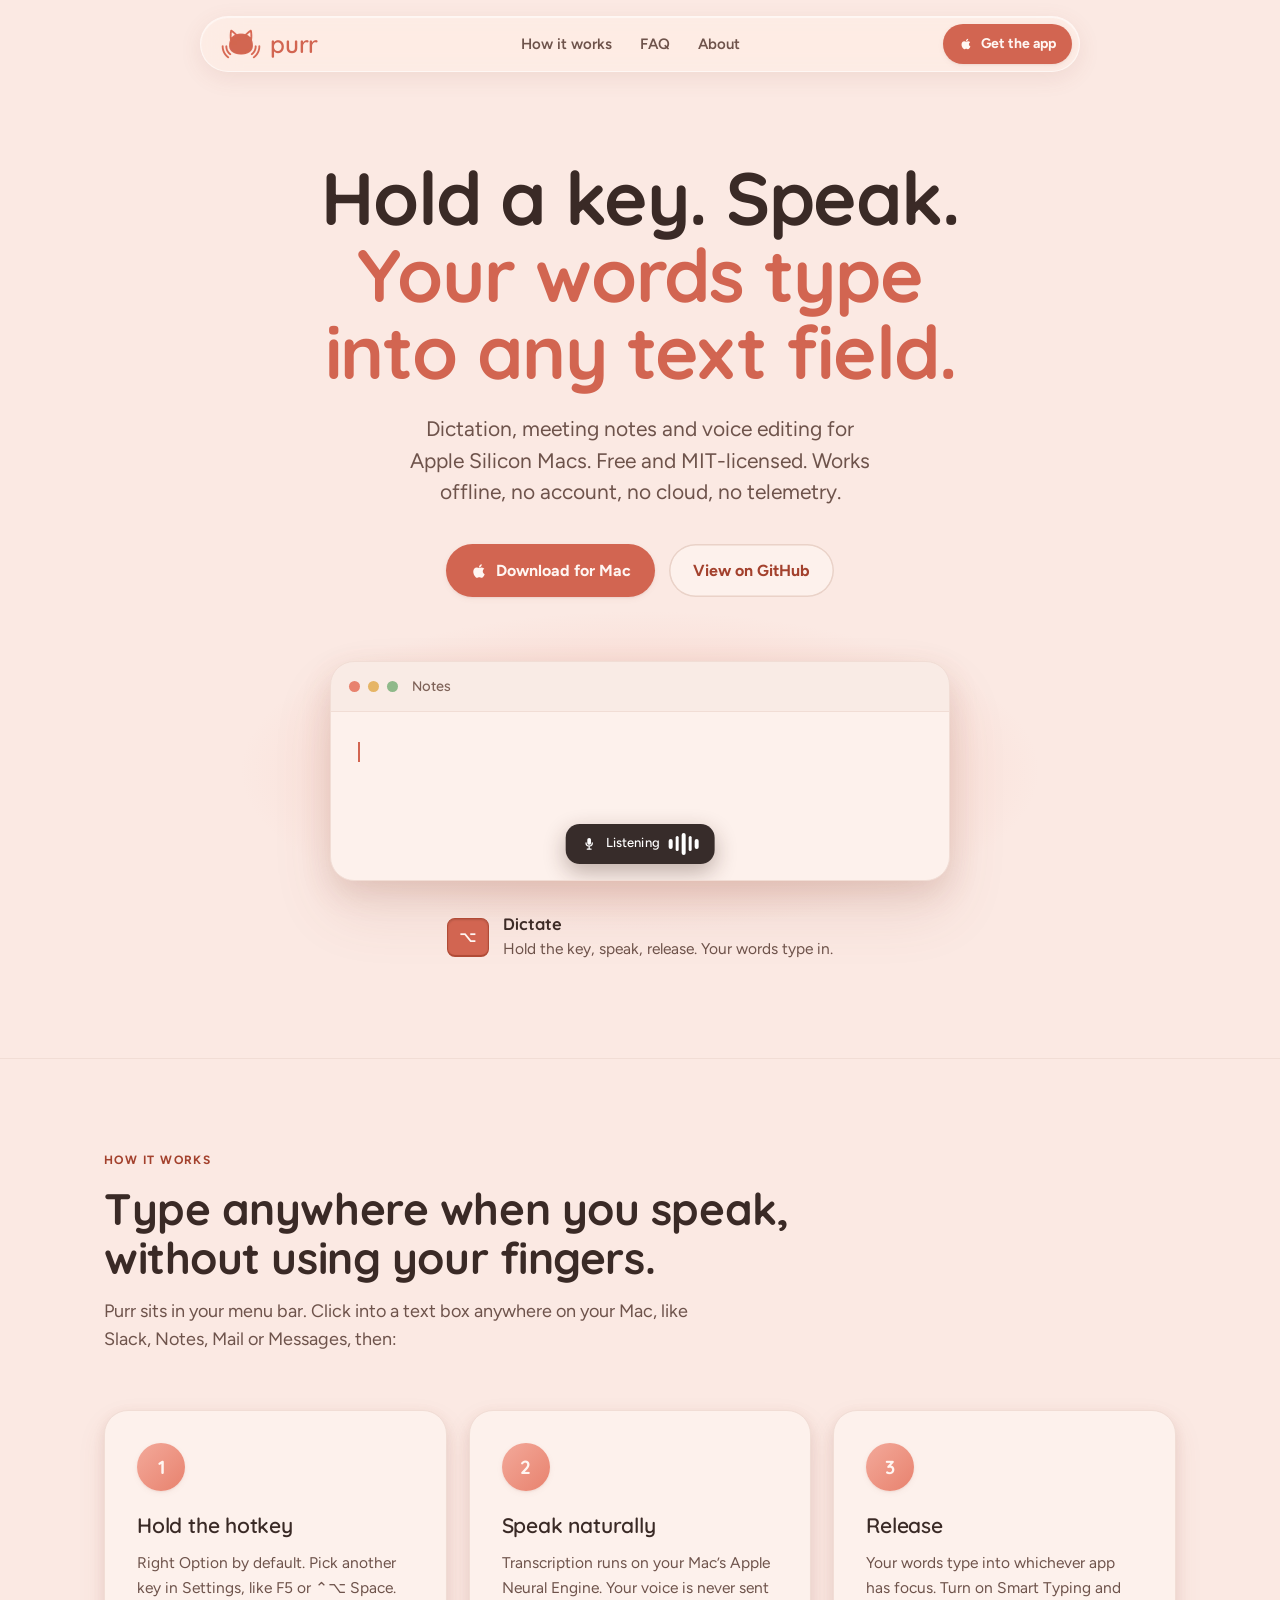
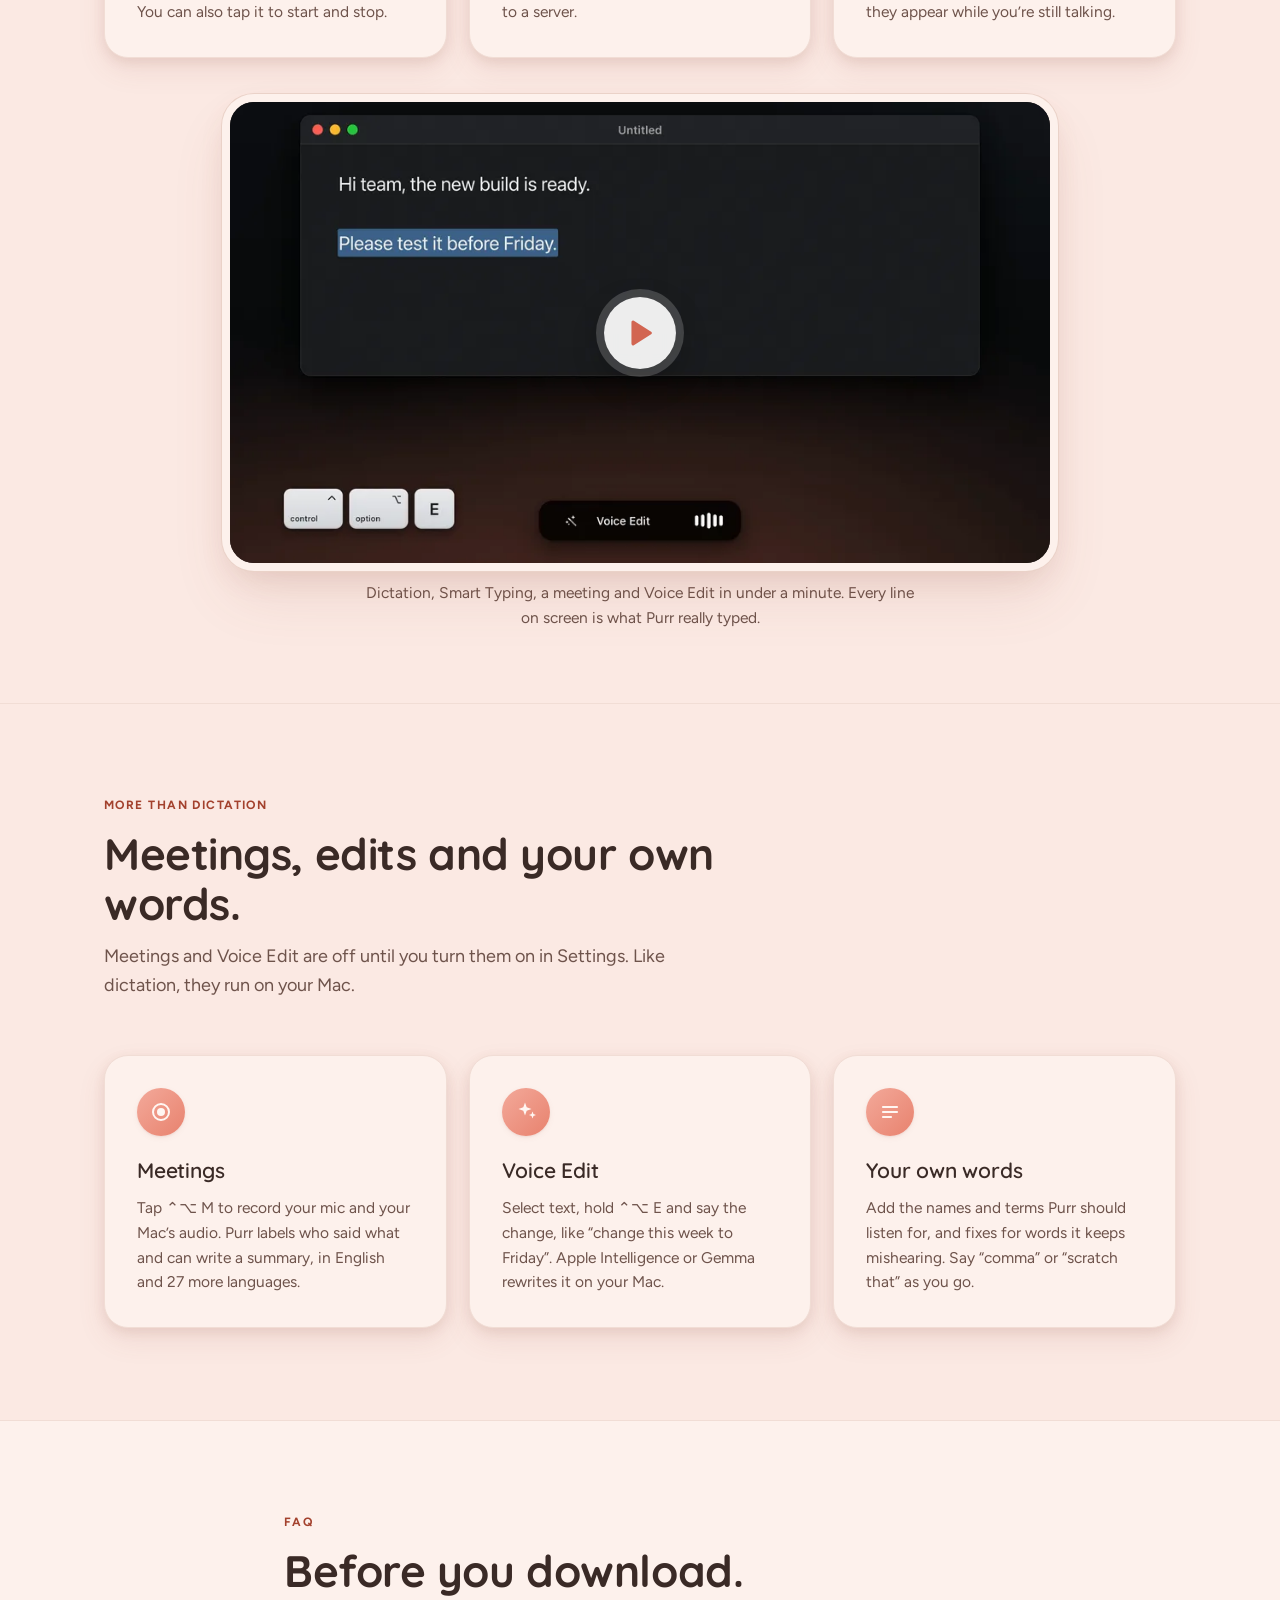
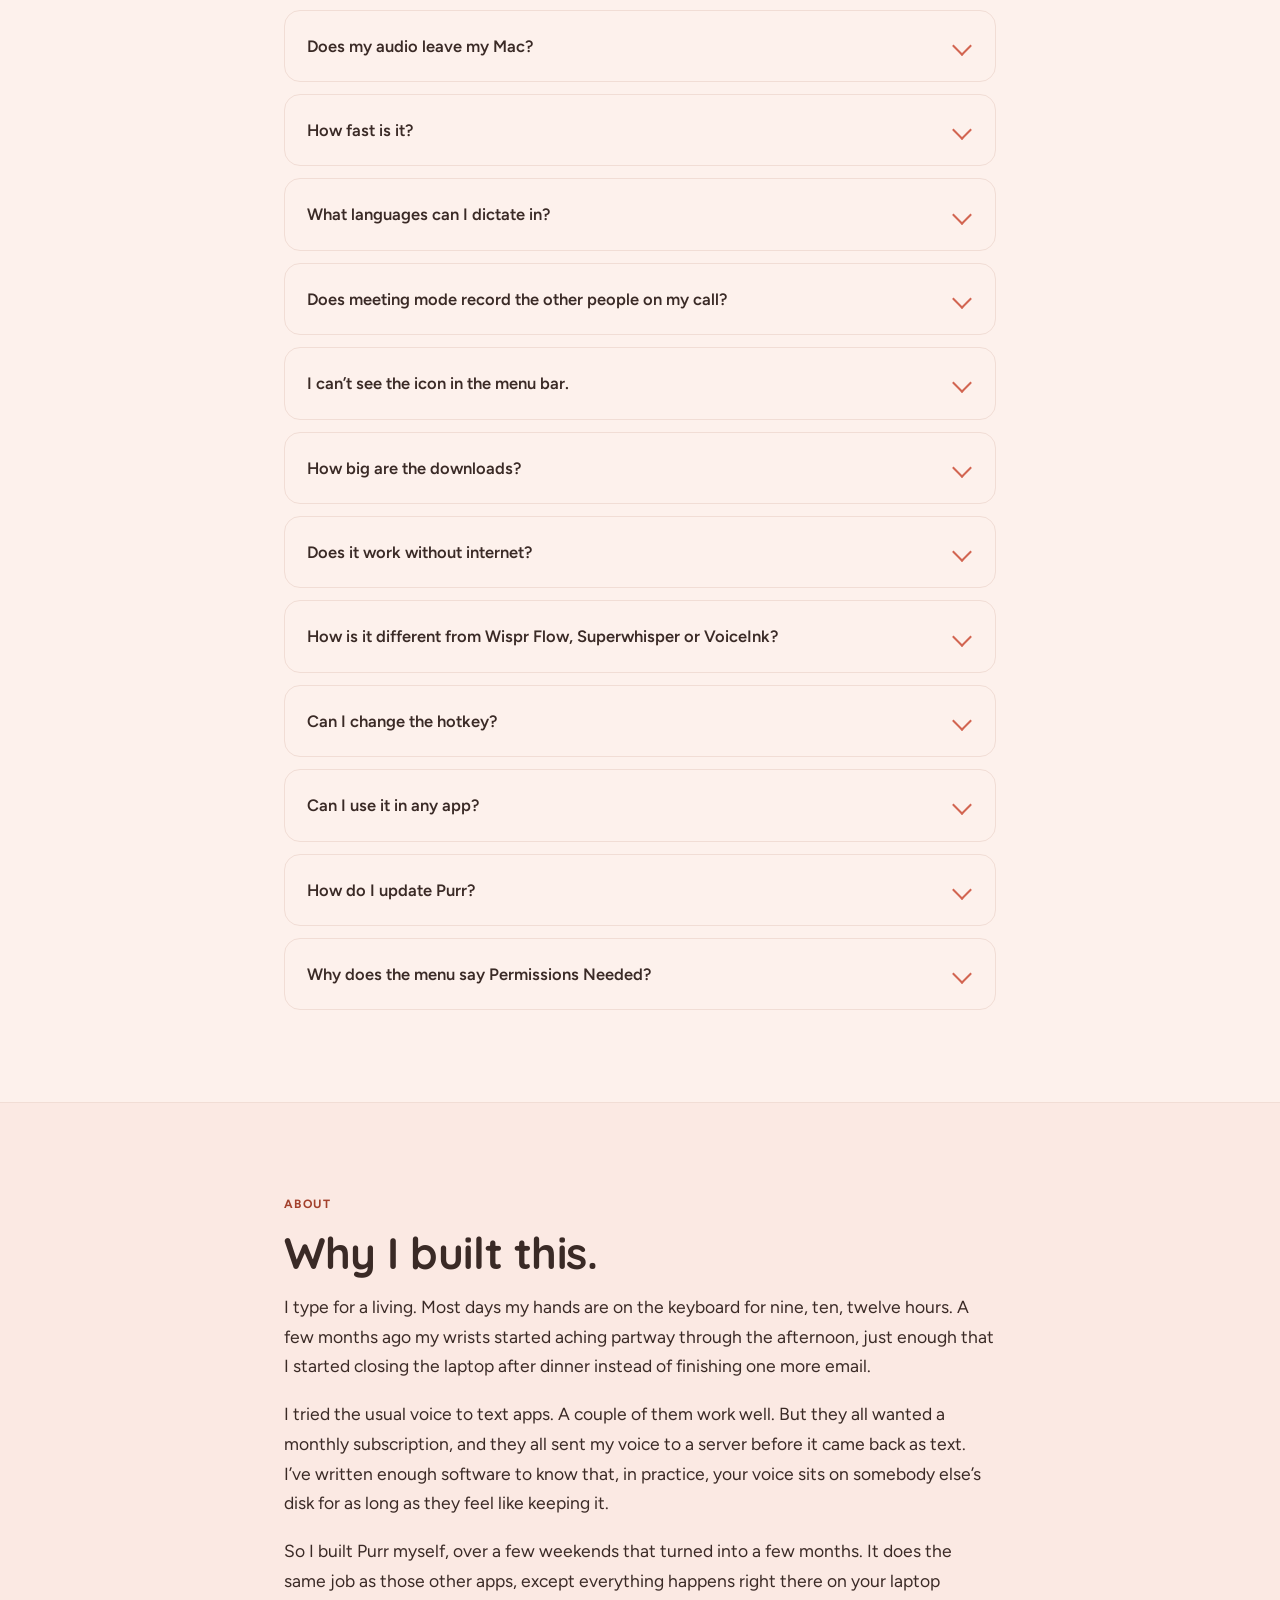
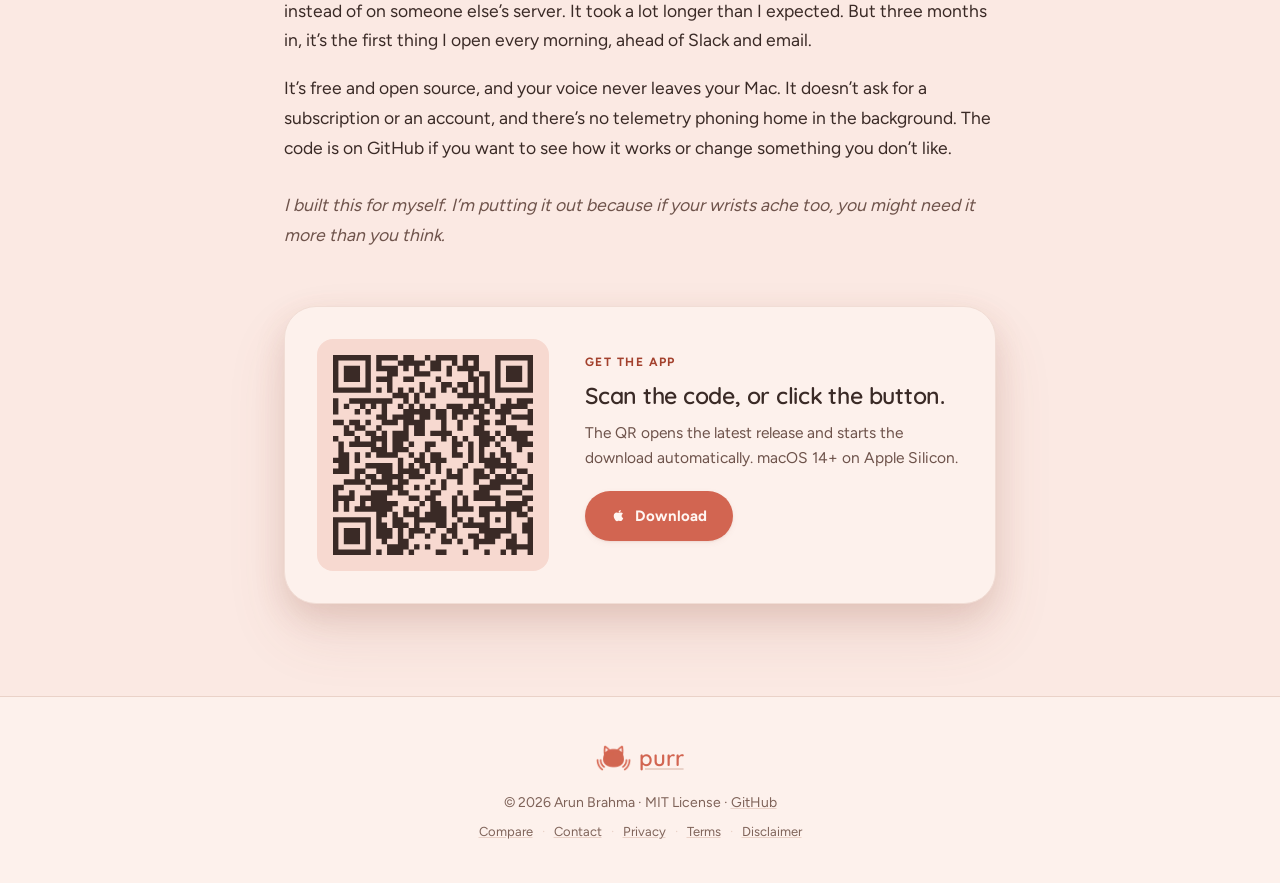
==== commit 82c0758e: "Move the live demo into the hero and turn its old spot into feature cards" ====
--- a/index.html
+++ b/index.html
@@ -119,81 +119,6 @@
           </a>
         </div>
 
-        <div class="hero-art" aria-hidden="true">
-          <div class="hero-glow"></div>
-          <div class="waveset l"><span class="w1"></span><span class="w2"></span><span class="w3"></span></div>
-          <img src="assets/purr-icon-168.webp" srcset="assets/purr-icon-168.webp 1x, assets/purr-icon-336.webp 2x" alt="" width="168" height="168" fetchpriority="high">
-          <div class="waveset r"><span class="w1"></span><span class="w2"></span><span class="w3"></span></div>
-        </div>
-      </div>
-    </section>
-
-    <!-- How it works -->
-    <section id="how" class="section">
-      <div class="container">
-        <p class="section-eyebrow">How it works</p>
-        <h2 class="section-title">Type anywhere when you speak, without using your fingers.</h2>
-        <p class="section-sub">
-          Purr sits in your menu bar. Click into a text box anywhere on your
-          Mac, like Slack, Notes, Mail or Messages, then:
-        </p>
-
-        <div class="steps">
-          <article class="step">
-            <span class="step-num">1</span>
-            <h3>Hold the hotkey</h3>
-            <p>
-              Right Option by default. Pick another key in Settings, like F5
-              or ⌃⌥&nbsp;Space. You can also tap it to start and stop.
-            </p>
-          </article>
-          <article class="step">
-            <span class="step-num">2</span>
-            <h3>Speak naturally</h3>
-            <p>
-              Transcription runs on your Mac&rsquo;s Apple Neural Engine.
-              Your voice is never sent to a server.
-            </p>
-          </article>
-          <article class="step">
-            <span class="step-num">3</span>
-            <h3>Release</h3>
-            <p>
-              Your words type into whichever app has focus. Turn on Smart
-              Typing and they appear while you&rsquo;re still talking.
-            </p>
-          </article>
-        </div>
-
-        <div class="video" id="video">
-          <div class="video-frame">
-            <!-- A still until it's clicked: no request reaches YouTube before
-                 then. script.js swaps in the privacy-enhanced embed. -->
-            <a class="video-poster" href="https://youtu.be/f5YK0at-RSw" target="_blank" rel="noopener" data-yt="f5YK0at-RSw" data-track="video_played" aria-label="Play the Purr video demo, 57 seconds">
-              <img src="assets/demo-poster-960.webp" srcset="assets/demo-poster-960.webp 960w, assets/demo-poster-1920.webp 1920w" sizes="(max-width: 860px) 100vw, 820px" width="1920" height="1080" alt="Purr's Voice Edit bubble under a text window with one sentence selected" loading="lazy" decoding="async">
-              <span class="video-play" aria-hidden="true">
-                <svg viewBox="0 0 24 24" width="38" height="38" fill="currentColor"><path d="M6.6 5.14v13.72a1 1 0 0 0 1.52.85l10.9-6.86a1 1 0 0 0 0-1.7L8.12 4.29A1 1 0 0 0 6.6 5.14Z"/></svg>
-              </span>
-            </a>
-          </div>
-          <p class="video-cap">
-            Dictation, Smart Typing, a meeting and Voice Edit in under a minute.
-            Every line on screen is what Purr really typed.
-          </p>
-        </div>
-      </div>
-    </section>
-
-    <!-- More than dictation -->
-    <section id="features" class="section">
-      <div class="container">
-        <p class="section-eyebrow">More than dictation</p>
-        <h2 class="section-title">Meetings, edits and your own words.</h2>
-        <p class="section-sub">
-          Meetings and Voice Edit are off until you turn them on in Settings.
-          Like dictation, they run on your Mac.
-        </p>
-
         <div class="demo" id="demo" aria-label="Animated demo: dictating into a text field">
           <div class="demo-stage">
             <div class="demo-window">
@@ -222,10 +147,104 @@
               <span id="demoCapSub">Hold the key, speak, release. Your words type in.</span>
             </p>
           </div>
-
-          <p class="demo-also">
-            Also: names and terms Purr listens for &middot; fixes for words it keeps mishearing &middot; meetings in English and 27 more languages.
-          </p>
+        </div>
+      </div>
+    </section>
+
+    <!-- How it works -->
+    <section id="how" class="section">
+      <div class="container">
+        <p class="section-eyebrow">How it works</p>
+        <h2 class="section-title">Type anywhere when you speak, without using your fingers.</h2>
+        <p class="section-sub">
+          Purr sits in your menu bar. Click into a text box anywhere on your
+          Mac, like Slack, Notes, Mail or Messages, then:
+        </p>
+
+        <div class="steps">
+          <article class="step">
+            <span class="step-num">1</span>
+            <h3>Hold the hotkey</h3>
+            <p>
+              Right Option by default. Pick another key in Settings, like F5
+              or ⌃⌥&nbsp;Space. You can also tap it to start and stop.
+            </p>
+          </article>
+          <article class="step">
+            <span class="step-num">2</span>
+            <h3>Speak naturally</h3>
+            <p>
+              Transcription runs on your Mac&rsquo;s Apple Neural Engine.
+              Your voice is never sent to a server.
+            </p>
+          </article>
+          <article class="step">
+            <span class="step-num">3</span>
+            <h3>Release</h3>
+            <p>
+              Your words type into whichever app has focus. Turn on Smart
+              Typing and they appear while you&rsquo;re still talking.
+            </p>
+          </article>
+        </div>
+
+        <div class="video" id="video">
+          <div class="video-frame">
+            <!-- A still until it's clicked: no request reaches YouTube before
+                 then. script.js swaps in the privacy-enhanced embed. -->
+            <a class="video-poster" href="https://youtu.be/f5YK0at-RSw" target="_blank" rel="noopener" data-yt="f5YK0at-RSw" data-track="video_played" aria-label="Play the Purr video demo, 57 seconds">
+              <img src="assets/demo-poster-960.webp" srcset="assets/demo-poster-960.webp 960w, assets/demo-poster-1920.webp 1920w" sizes="(max-width: 860px) 100vw, 820px" width="1920" height="1080" alt="Purr's Voice Edit bubble under a text window with one sentence selected" loading="lazy" decoding="async">
+              <span class="video-play" aria-hidden="true">
+                <svg viewBox="0 0 24 24" width="38" height="38" fill="currentColor"><path d="M6.6 5.14v13.72a1 1 0 0 0 1.52.85l10.9-6.86a1 1 0 0 0 0-1.7L8.12 4.29A1 1 0 0 0 6.6 5.14Z"/></svg>
+              </span>
+            </a>
+          </div>
+          <p class="video-cap">
+            Dictation, Smart Typing, a meeting and Voice Edit in under a minute.
+            Every line on screen is what Purr really typed.
+          </p>
+        </div>
+      </div>
+    </section>
+
+    <!-- More than dictation -->
+    <section id="features" class="section">
+      <div class="container">
+        <p class="section-eyebrow">More than dictation</p>
+        <h2 class="section-title">Meetings, edits and your own words.</h2>
+        <p class="section-sub">
+          Meetings and Voice Edit are off until you turn them on in Settings.
+          Like dictation, they run on your Mac.
+        </p>
+
+        <div class="steps features">
+          <article class="step">
+            <span class="step-num" aria-hidden="true"><svg viewBox="0 0 24 24" width="24" height="24"><circle cx="12" cy="12" r="8" fill="none" stroke="currentColor" stroke-width="2"/><circle cx="12" cy="12" r="4" fill="currentColor"/></svg></span>
+            <h3>Meetings</h3>
+            <p>
+              Tap ⌃⌥&nbsp;M to record your mic and your Mac&rsquo;s audio. Purr
+              labels who said what and can write a summary, in English and 27
+              more languages.
+            </p>
+          </article>
+          <article class="step">
+            <span class="step-num" aria-hidden="true"><svg viewBox="0 0 24 24" width="24" height="24" fill="currentColor"><path d="M11 2.5l1.7 4.8 4.8 1.7-4.8 1.7L11 15.5 9.3 10.7 4.5 9l4.8-1.7L11 2.5Zm7.5 9l.95 2.55L22 15l-2.55.95L18.5 18.5l-.95-2.55L15 15l2.55-.95L18.5 11.5Z"/></svg></span>
+            <h3>Voice Edit</h3>
+            <p>
+              Select text, hold ⌃⌥&nbsp;E and say the change, like &ldquo;change
+              this week to Friday&rdquo;. Apple Intelligence or Gemma rewrites
+              it on your Mac.
+            </p>
+          </article>
+          <article class="step">
+            <span class="step-num" aria-hidden="true"><svg viewBox="0 0 24 24" width="24" height="24" fill="none" stroke="currentColor" stroke-width="2.2" stroke-linecap="round"><path d="M5 7h14M5 12h14M5 17h8"/></svg></span>
+            <h3>Your own words</h3>
+            <p>
+              Add the names and terms Purr should listen for, and fixes for
+              words it keeps mishearing. Say &ldquo;comma&rdquo; or
+              &ldquo;scratch that&rdquo; as you go.
+            </p>
+          </article>
         </div>
       </div>
     </section>
--- a/styles.css
+++ b/styles.css
@@ -223,58 +223,7 @@
   margin-bottom: 64px;
 }
 
-/* hero icon flanked by concentric sound-wave whisker arcs */
-.hero-art {
-  position: relative;
-  margin: 0 auto;
-  width: min(380px, 100%);
-  height: 220px;
-  display: flex;
-  align-items: center;
-  justify-content: center;
-}
-.hero-art img {
-  position: relative;
-  z-index: 2;
-  width: 168px;
-  height: 168px;
-  filter: drop-shadow(0 22px 44px rgba(150, 80, 64, 0.32))
-          drop-shadow(0 6px 12px rgba(150, 80, 64, 0.12));
-  animation: float 6s ease-in-out infinite;
-}
-.hero-glow {
-  position: absolute;
-  inset: -40px;
-  background: radial-gradient(circle at center, rgba(243, 169, 154, 0.55), transparent 62%);
-  filter: blur(8px);
-  z-index: 0;
-}
-
-/* sound-wave arcs */
-.waveset {
-  position: absolute;
-  top: 50%;
-  transform: translateY(-50%);
-  display: flex;
-  align-items: center;
-  gap: 11px;
-  z-index: 1;
-}
-.waveset.l { right: calc(50% + 92px); flex-direction: row-reverse; }
-.waveset.r { left: calc(50% + 92px); }
-.waveset span { display: block; border: 3px solid var(--accent); border-radius: 50%; }
-.waveset.l span { border-color: transparent transparent transparent var(--accent); }
-.waveset.r span { border-color: transparent var(--accent) transparent transparent; }
-.waveset .w1 { width: 18px; height: 46px; }
-.waveset .w2 { width: 32px; height: 74px; opacity: 0.6; }
-.waveset .w3 { width: 46px; height: 104px; opacity: 0.35; }
-
-@keyframes float {
-  0%, 100% { transform: translateY(0); }
-  50%      { transform: translateY(-8px); }
-}
 @media (prefers-reduced-motion: reduce) {
-  .hero-art img { animation: none; }
   html { scroll-behavior: auto; }
 }
 
@@ -358,20 +307,36 @@
   letter-spacing: -0.01em;
 }
 .step p { margin: 0; color: var(--ink-soft); font-size: 15.5px; }
-
-/* -----------------------------------------------------------------
-   Live demo (More than dictation).
+.step-num svg { display: block; }
+#features .steps { margin-bottom: 0; }
+
+/* -----------------------------------------------------------------
+   Live demo (hero).
    Pure CSS + a small scene engine in script.js. The HUD pill mirrors
    the app: dark pill, mic / wand icon, five-bar waveform.
    ----------------------------------------------------------------- */
 .demo { max-width: 720px; margin: 0 auto; }
 
-.demo-stage { display: flex; justify-content: center; margin-bottom: 30px; }
+.demo-stage {
+  position: relative;
+  display: flex;
+  justify-content: center;
+  margin-bottom: 30px;
+}
+/* A soft coral glow behind the window. */
+.demo-stage::before {
+  content: "";
+  position: absolute;
+  inset: -50px -40px;
+  background: radial-gradient(closest-side, rgba(243, 169, 154, 0.45), transparent);
+  pointer-events: none;
+}
 
 .demo-window {
   position: relative;
   width: 100%;
-  max-width: 560px;
+  max-width: 620px;
+  text-align: left;
   background: var(--bg-alt);
   border: 1px solid var(--line-soft);
   border-radius: var(--radius-card);
@@ -579,8 +544,6 @@
   font-weight: 700;
   color: var(--ink);
 }
-
-.demo-also { margin: 0; text-align: center; font-size: 13.5px; color: var(--ink-faint); }
 
 @media (prefers-reduced-motion: reduce) {
   .demo-text::after { animation: none; }
@@ -971,9 +934,6 @@
   .nav-pill { padding: 6px 6px 6px 14px; }
   .nav-brand { font-size: 21px; }
   .nav-cta { padding: 8px 14px; }
-  .hero-art { width: 280px; }
-  .waveset.l { right: calc(50% + 78px); }
-  .waveset.r { left: calc(50% + 78px); }
   .hero-ctas { flex-direction: column; align-items: stretch; padding: 0 12px; }
   .qr-card-ctas .btn { width: 100%; justify-content: center; }
   .btn-lg { justify-content: center; }
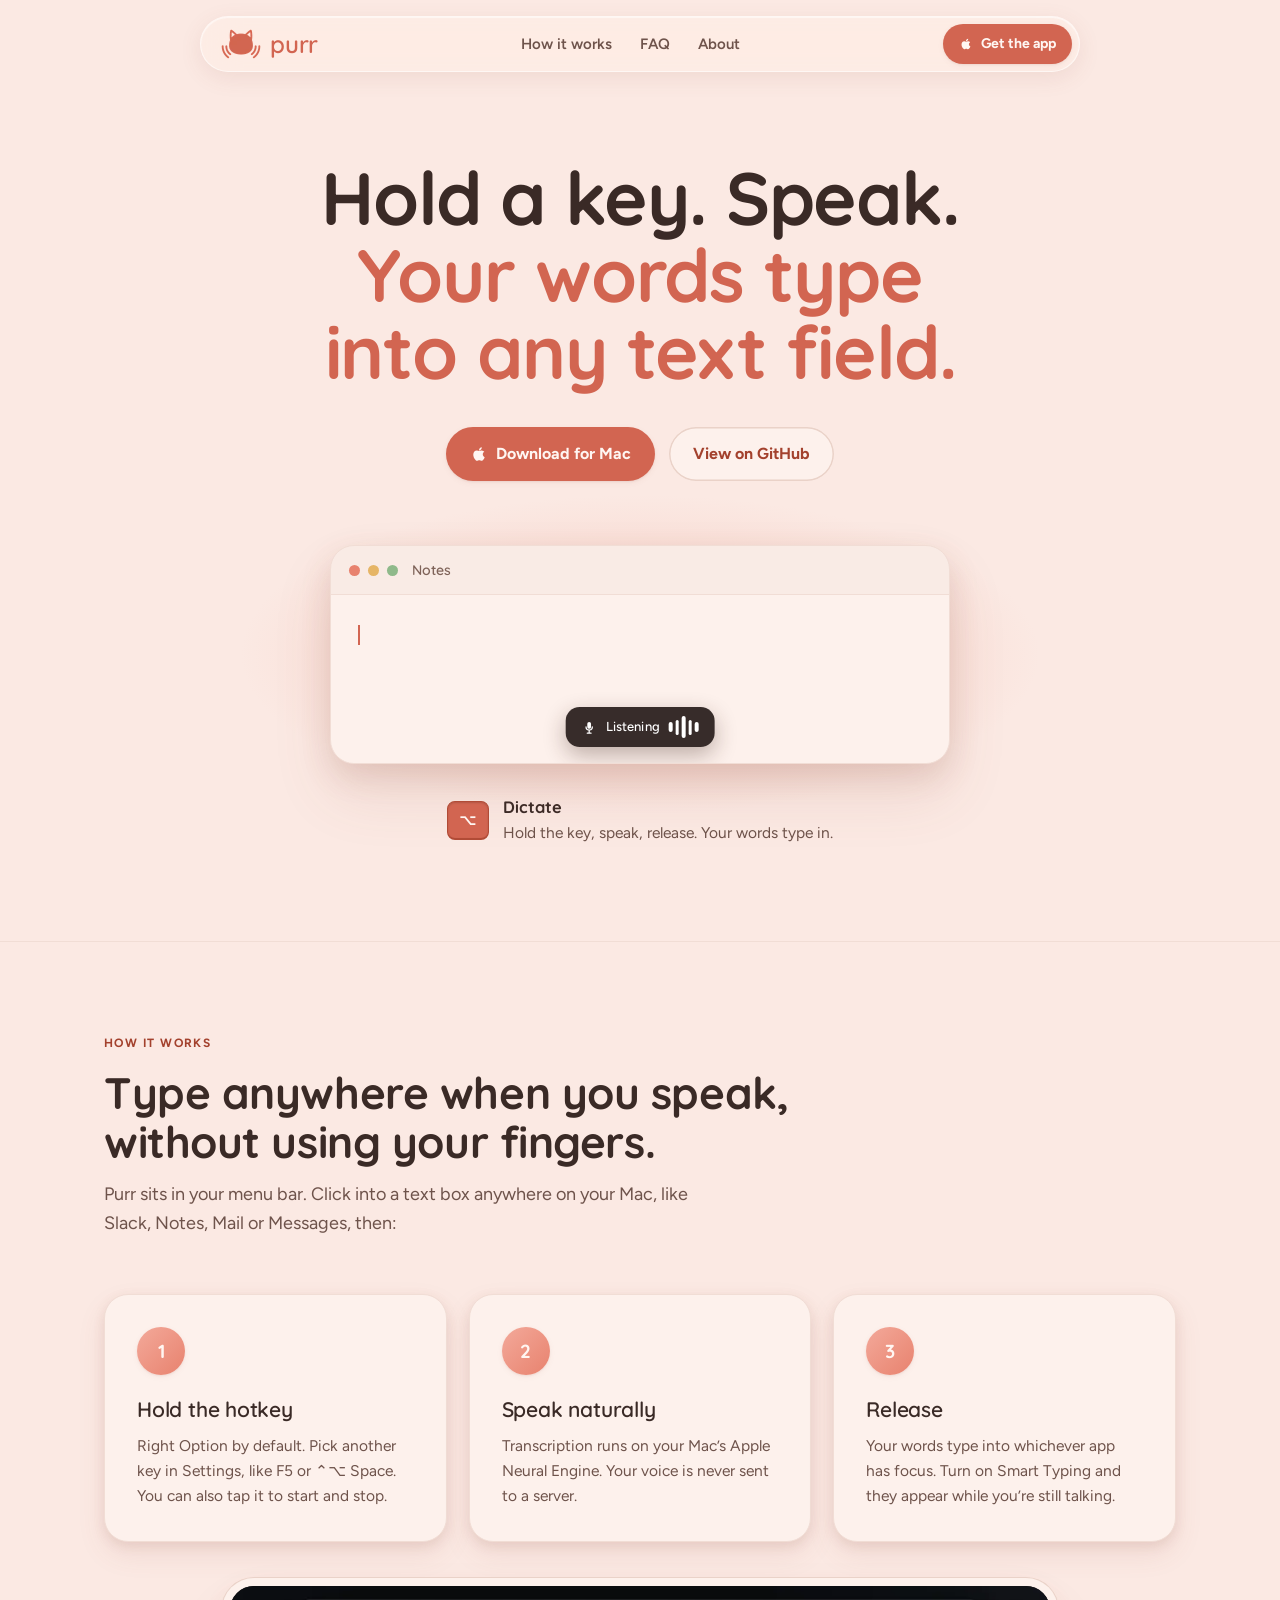
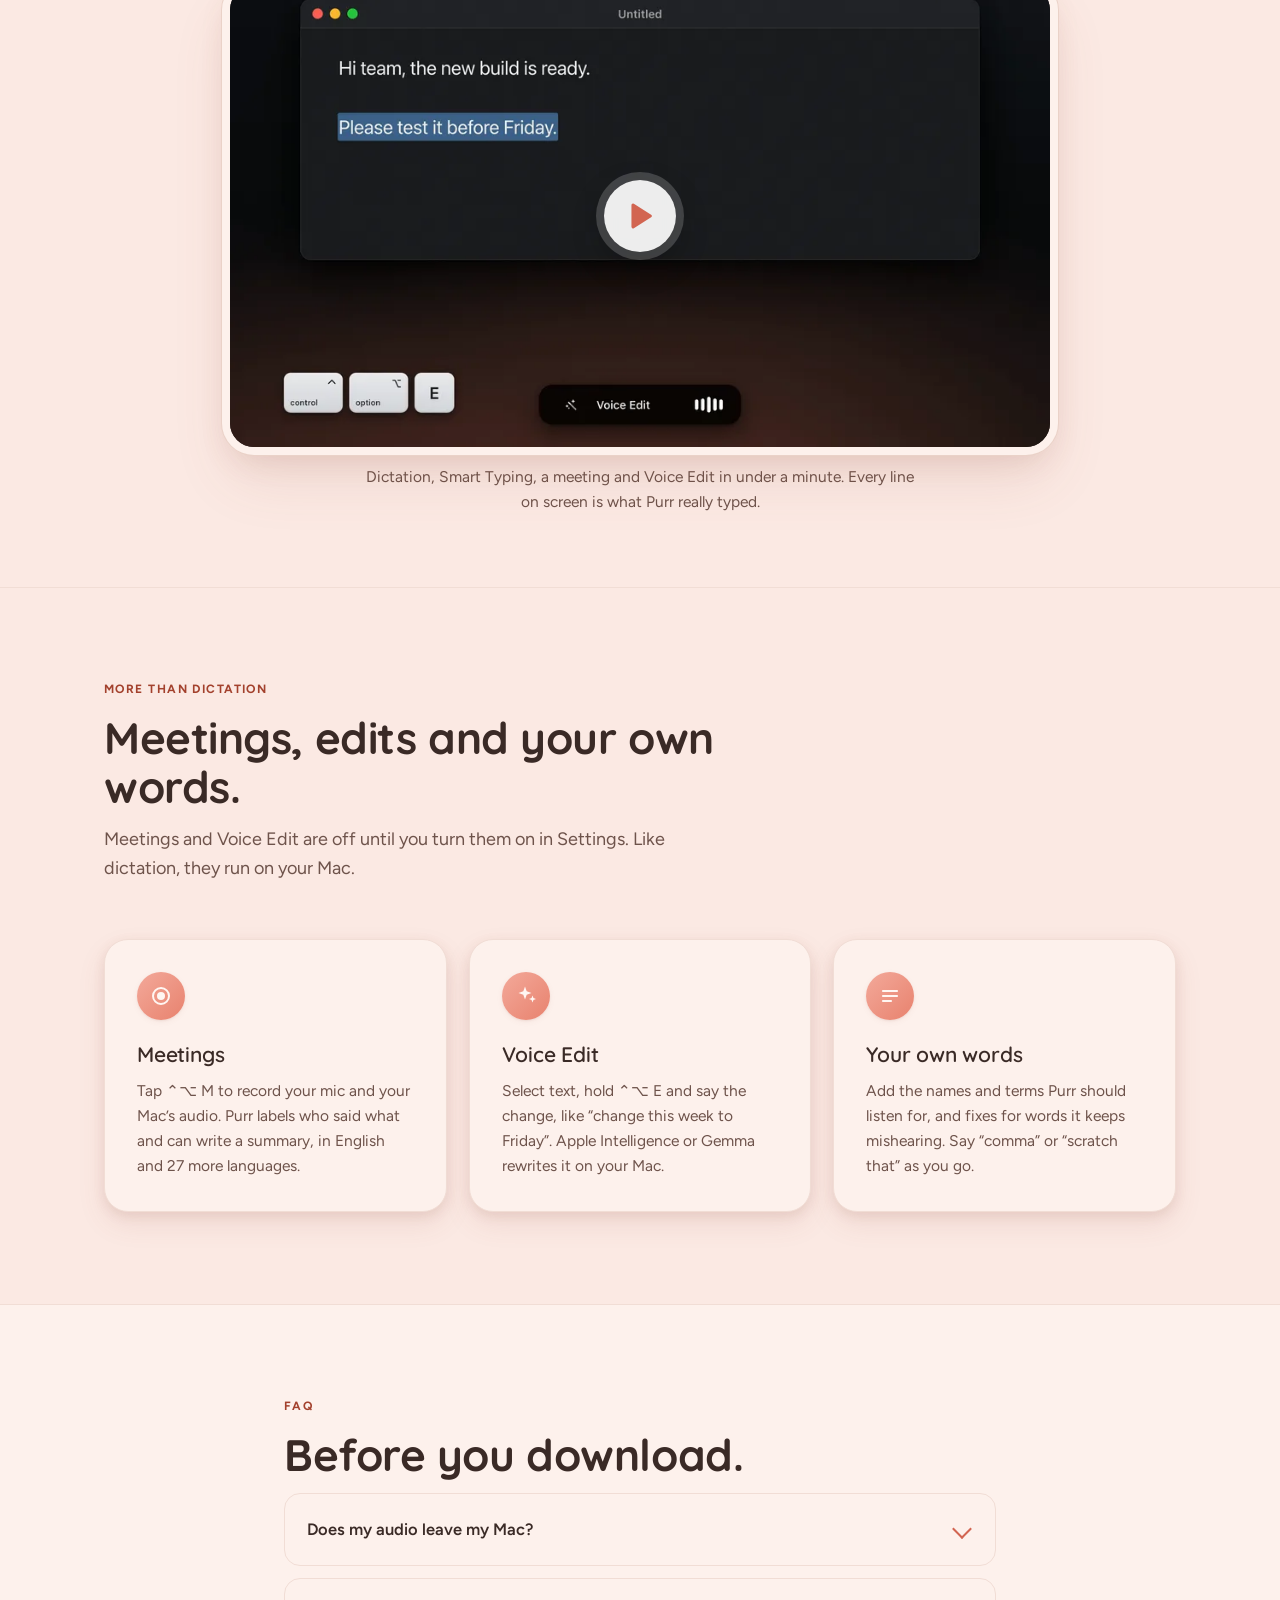
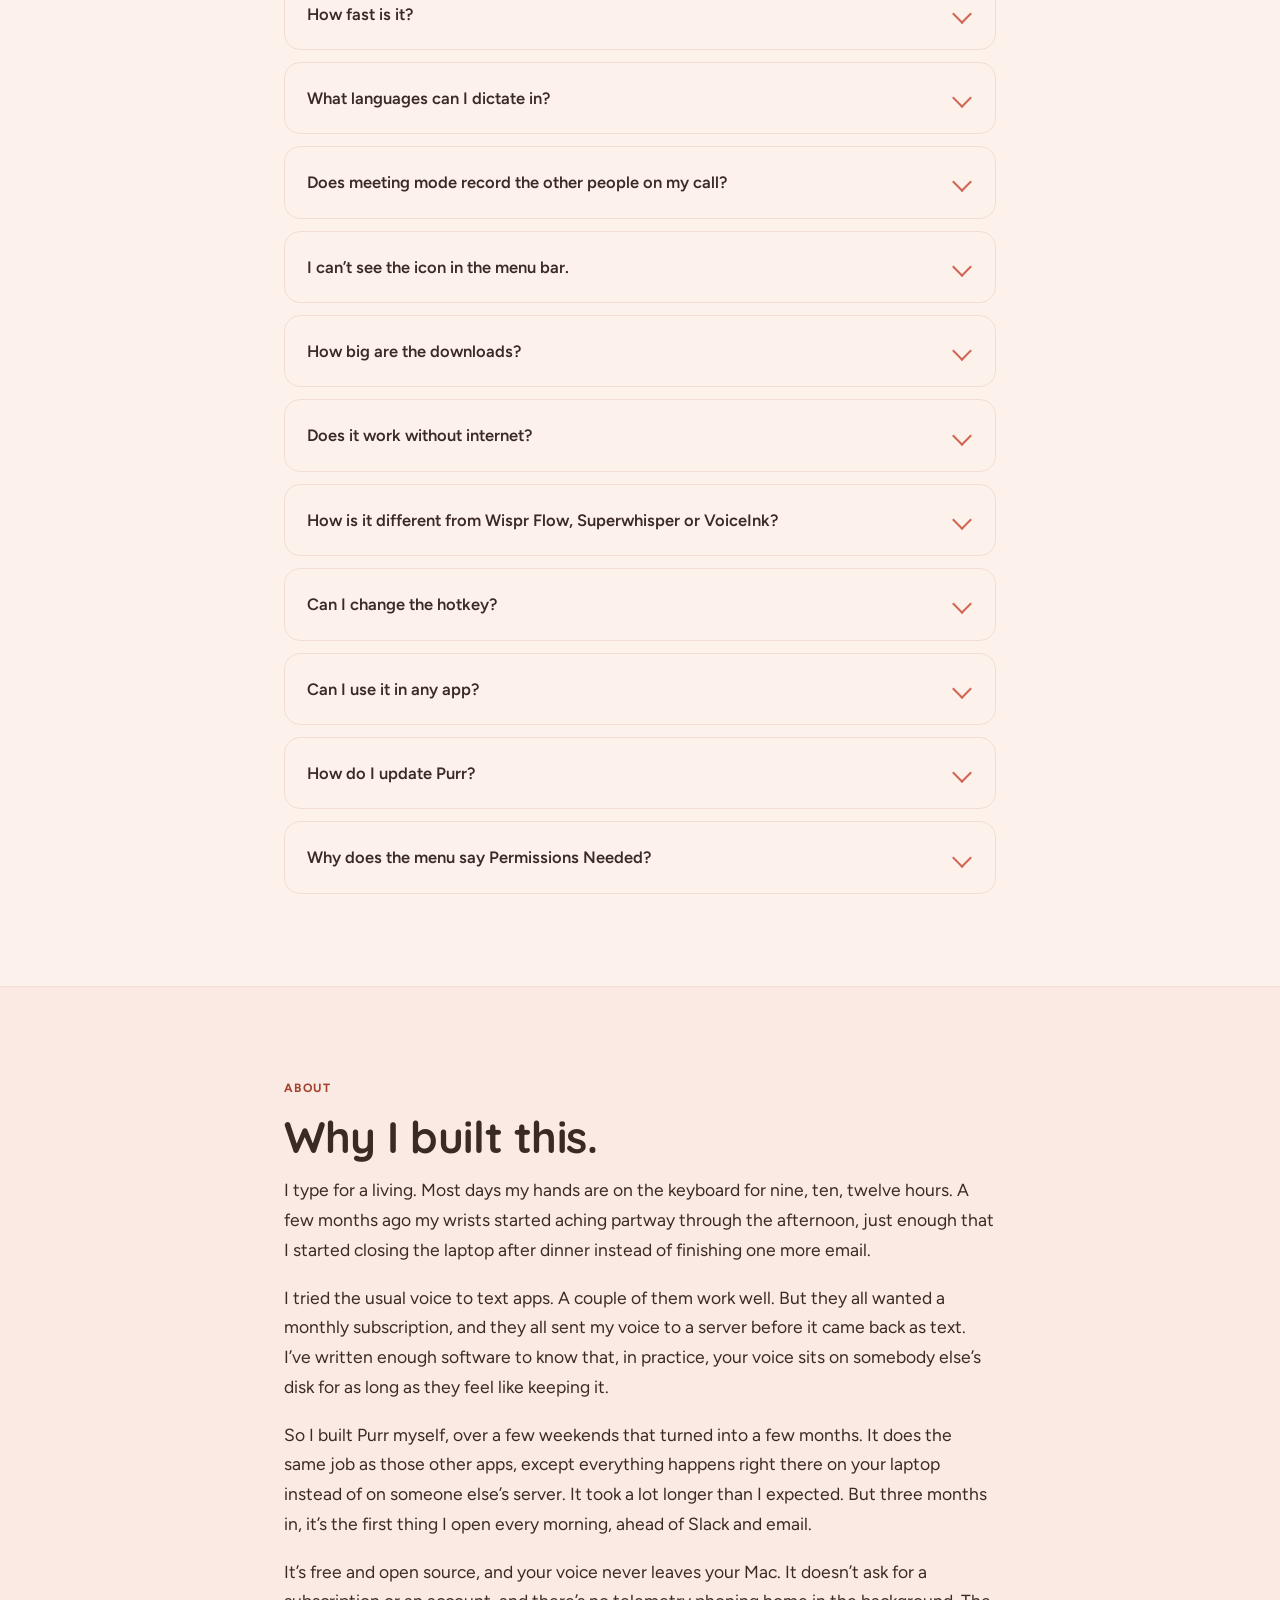
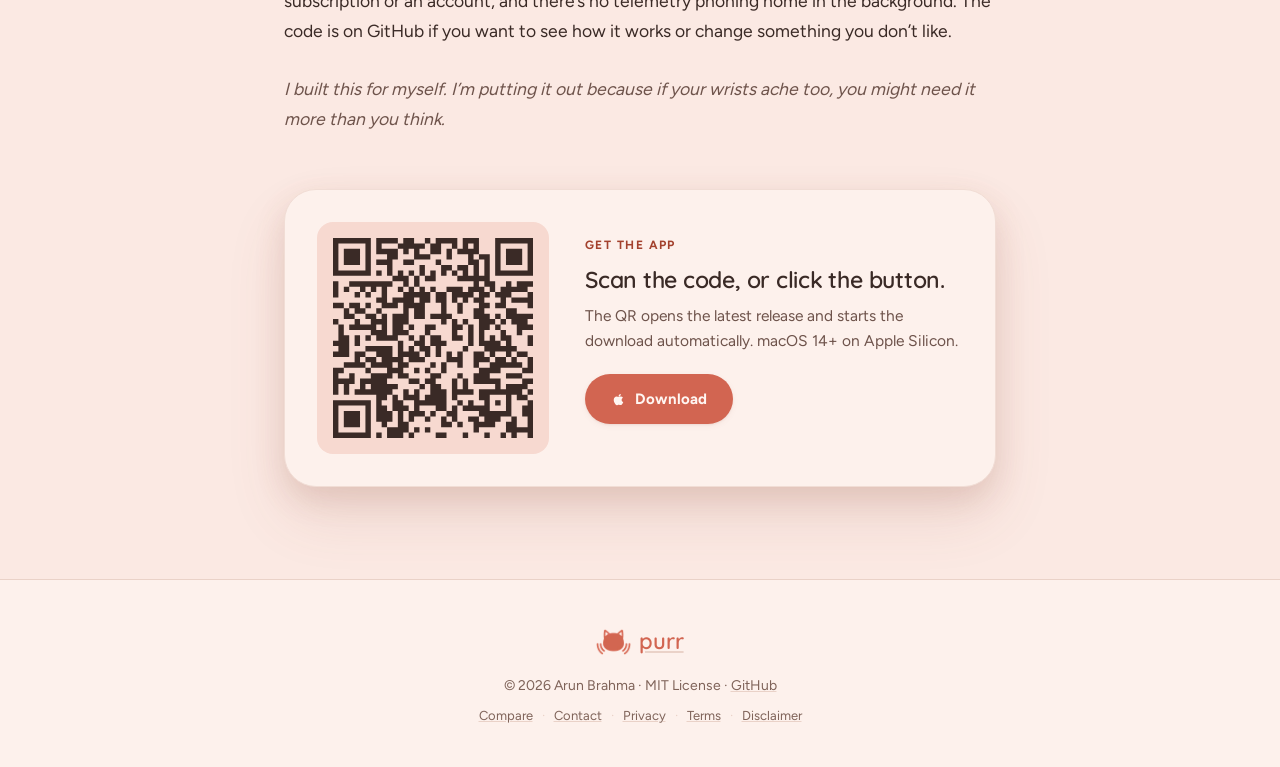
==== commit a46a46ad: "Drop the hero subtitle" ====
--- a/index.html
+++ b/index.html
@@ -54,6 +54,19 @@
         "author": { "@id": "https://arunbrahma.com/#organization" },
         "applicationCategory": "UtilitiesApplication",
         "operatingSystem": "macOS 14 or later, Apple silicon",
+        "softwareVersion": "0.0.2",
+        "fileSize": "11.7 MB",
+        "releaseNotes": "https://github.com/iamarunbrahma/purr/releases/latest",
+        "screenshot": "https://purr.arunbrahma.com/assets/demo-poster-1920.webp",
+        "featureList": [
+          "Hold a key and speak to type into any text field",
+          "Smart Typing: words appear while you speak (English)",
+          "Parakeet for English, WhisperKit for about 100 languages",
+          "Meeting notes from your mic and Mac audio, with speaker labels and summaries, in 28 languages",
+          "Voice Edit: rewrite selected text by saying what to change",
+          "Names and terms to listen for, fixes for misheard words, and voice commands",
+          "Works offline, with no account and no telemetry"
+        ],
         "downloadUrl": "https://github.com/iamarunbrahma/purr/releases/latest/download/Purr.dmg",
         "license": "https://opensource.org/license/mit",
         "isAccessibleForFree": true,
@@ -64,6 +77,108 @@
           "availability": "https://schema.org/InStock",
           "url": "https://purr.arunbrahma.com/"
         }
+      },
+      {
+        "@type": "FAQPage",
+        "@id": "https://purr.arunbrahma.com/#faq",
+        "mainEntity": [
+          {
+            "@type": "Question",
+            "name": "Does my audio leave my Mac?",
+            "acceptedAnswer": {
+              "@type": "Answer",
+              "text": "No. Recording, transcription, summaries and Voice Edit all run on your Mac, and there is no telemetry. Purr only goes online to download models and, if you allow it, to check GitHub for updates."
+            }
+          },
+          {
+            "@type": "Question",
+            "name": "How fast is it?",
+            "acceptedAnswer": {
+              "@type": "Answer",
+              "text": "With Parakeet, the default, your words land about 0.2 seconds after you let go of the key. With Smart Typing on, they appear while you’re still talking. Whisper is slower, because it starts only once you let go."
+            }
+          },
+          {
+            "@type": "Question",
+            "name": "What languages can I dictate in?",
+            "acceptedAnswer": {
+              "@type": "Answer",
+              "text": "English with Parakeet, the default. For other languages, switch to Whisper in Settings › Engine. It covers about 100 languages and can translate them into English. Pick the one you speak, since auto-detect can misread short clips. Smart Typing is English only, and meetings work in English and 27 more languages."
+            }
+          },
+          {
+            "@type": "Question",
+            "name": "Does meeting mode record the other people on my call?",
+            "acceptedAnswer": {
+              "@type": "Answer",
+              "text": "Yes. It records your mic and your Mac’s audio together, so the other people on the call are transcribed too. That needs macOS 14.2 or later; on 14.0 and 14.1 only your mic is recorded. When nothing plays through your Mac, like a meeting around one table, Purr tells the voices apart and labels them Speaker 1, Speaker 2 and so on. See meeting notes on your Mac for the rest."
+            }
+          },
+          {
+            "@type": "Question",
+            "name": "I can’t see the icon in the menu bar.",
+            "acceptedAnswer": {
+              "@type": "Answer",
+              "text": "On notched MacBooks the icon hides behind the notch when the menu bar is crowded. Hold Command and drag to reorder, quit a few menu bar apps, or use Ice / Bartender to manage overflow."
+            }
+          },
+          {
+            "@type": "Question",
+            "name": "How big are the downloads?",
+            "acceptedAnswer": {
+              "@type": "Answer",
+              "text": "Parakeet, the default, is about 450 MB and downloads during setup. The rest download only when you turn on what needs them: Smart Typing adds about 220 MB, meetings in other languages about 630 MB, and Gemma 4 E2B, for summaries and Voice Edit, 3.35 GB. Whisper models run from about 140 MB to 950 MB. Settings › Models lists each one and can delete it."
+            }
+          },
+          {
+            "@type": "Question",
+            "name": "Does it work without internet?",
+            "acceptedAnswer": {
+              "@type": "Answer",
+              "text": "Yes, once the models you use have downloaded. Everything runs on your Mac. Offline dictation on a Mac lists what each feature downloads."
+            }
+          },
+          {
+            "@type": "Question",
+            "name": "How is it different from Wispr Flow, Superwhisper or VoiceInk?",
+            "acceptedAnswer": {
+              "@type": "Answer",
+              "text": "Wispr Flow transcribes in the cloud and has apps for Windows, iPhone and Android. Superwhisper and VoiceInk can run locally too, with AI modes and more model choices, but their full versions are paid. Purr is free with no word limit, trial or account, MIT-licensed, and types as you speak. When I played the same recordings into each app, Purr put the text on screen fastest. The side-by-side comparison has those results, the details and sources. Coming from Wispr Flow? Here’s what changes when you switch."
+            }
+          },
+          {
+            "@type": "Question",
+            "name": "Can I change the hotkey?",
+            "acceptedAnswer": {
+              "@type": "Answer",
+              "text": "Yes. Each mode has a few keys to pick from in Settings, like Right Option, F5 or ⌃⌥ Space for dictation, and dictation can also start and stop with a tap. You can’t record a key of your own yet."
+            }
+          },
+          {
+            "@type": "Question",
+            "name": "Can I use it in any app?",
+            "acceptedAnswer": {
+              "@type": "Answer",
+              "text": "Dictation works in any text field. Voice Edit reads your selection through Accessibility, which most Mac apps support. A few, like some web pages and Electron apps, don’t share it, so Voice Edit can’t see what you selected there."
+            }
+          },
+          {
+            "@type": "Question",
+            "name": "How do I update Purr?",
+            "acceptedAnswer": {
+              "@type": "Answer",
+              "text": "The first time Purr starts after setup, it asks whether to check for updates automatically. If you say yes, it checks GitHub once a day. You can also click Check for Updates in the menu bar or in About at any time. You see what changed before anything installs, and Purr checks that each update is signed by its developer before it replaces the app."
+            }
+          },
+          {
+            "@type": "Question",
+            "name": "Why does the menu say Permissions Needed?",
+            "acceptedAnswer": {
+              "@type": "Answer",
+              "text": "A permission Purr needs is off, usually because it was switched off in System Settings. Click Permissions Needed to see which one and turn it back on. Updates keep your permissions."
+            }
+          }
+        ]
       }
     ]
   }
@@ -101,12 +216,6 @@
           Hold a key. Speak.<br>
           <span class="accent">Your words type into any text field.</span>
         </h1>
-        <p class="hero-sub">
-          Dictation, meeting notes and voice editing for Apple Silicon Macs.
-          Free and MIT-licensed. Works offline, no account, no cloud, no
-          telemetry.
-        </p>
-
         <div class="hero-ctas">
           <a class="btn btn-primary btn-lg" href="https://github.com/iamarunbrahma/purr/releases/latest/download/Purr.dmg" data-track="download_clicked">
             <svg width="18" height="18" viewBox="0 0 24 24" fill="currentColor" aria-hidden="true">
@@ -255,6 +364,7 @@
         <p class="section-eyebrow">FAQ</p>
         <h2 class="section-title">Before you download.</h2>
 
+        <!-- The FAQPage data in <head> repeats these answers. Change both together. -->
         <div class="faq">
           <details>
             <summary>Does my audio leave my Mac?</summary>
@@ -296,7 +406,9 @@
               macOS&nbsp;14.2 or later; on 14.0 and 14.1 only your mic is
               recorded. When nothing plays through your Mac, like a meeting
               around one table, Purr tells the voices apart and labels them
-              Speaker&nbsp;1, Speaker&nbsp;2 and so on.
+              Speaker&nbsp;1, Speaker&nbsp;2 and so on. See
+              <a href="/meeting-notes-mac">meeting notes on your Mac</a> for the
+              rest.
             </p>
           </details>
 
@@ -328,7 +440,8 @@
             <summary>Does it work without internet?</summary>
             <p>
               Yes, once the models you use have downloaded. Everything runs on
-              your Mac.
+              your Mac. <a href="/offline-dictation-mac">Offline dictation on a
+              Mac</a> lists what each feature downloads.
             </p>
           </details>
 
@@ -342,7 +455,9 @@
               account, MIT-licensed, and types as you speak. When I played the
               same recordings into each app, Purr put the text on screen
               fastest. The <a href="/compare.html">side-by-side comparison</a>
-              has those results, the details and sources.
+              has those results, the details and sources. Coming from Wispr
+              Flow? Here&rsquo;s <a href="/wispr-flow-alternative">what changes
+              when you switch</a>.
             </p>
           </details>
 
--- a/styles.css
+++ b/styles.css
@@ -201,19 +201,10 @@
   line-height: 1.04;
   letter-spacing: -0.015em;
   font-weight: 700;
-  margin: 0 auto 22px;
+  margin: 0 auto 36px;
   max-width: 900px;
 }
 .hero-title .accent { display: block; color: var(--accent); text-wrap: balance; }
-
-.hero-sub {
-  font-size: clamp(18px, 1.7vw, 21px);
-  line-height: 1.5;
-  color: var(--ink-soft);
-  max-width: 640px;
-  margin: 0 auto 36px;
-  text-wrap: balance;
-}
 
 .hero-ctas {
   display: flex;
@@ -807,11 +798,11 @@
   font-size: 13.5px;
   color: var(--ink-faint);
 }
-.legal p, .legal ul {
+.legal p, .legal ul, .legal ol {
   margin: 0 0 14px;
   color: var(--ink-soft);
 }
-.legal ul {
+.legal ul, .legal ol {
   padding-left: 20px;
 }
 .legal li {
@@ -843,6 +834,9 @@
 .compare thead th:first-child { background: var(--accent-soft); }
 .legal .compare a { text-decoration: none; }
 .compare sup { font-size: 11px; }
+/* Two apps fit a phone without scrolling sideways. */
+.compare-two { min-width: 0; }
+.compare-two tbody th { width: 46%; }
 .legal .scroll-hint { display: none; font-size: 14px; margin: 18px 0 -12px; }
 @media (max-width: 820px) { .legal .scroll-hint { display: block; } }
 .legal .sources { font-size: 14px; padding-left: 22px; }
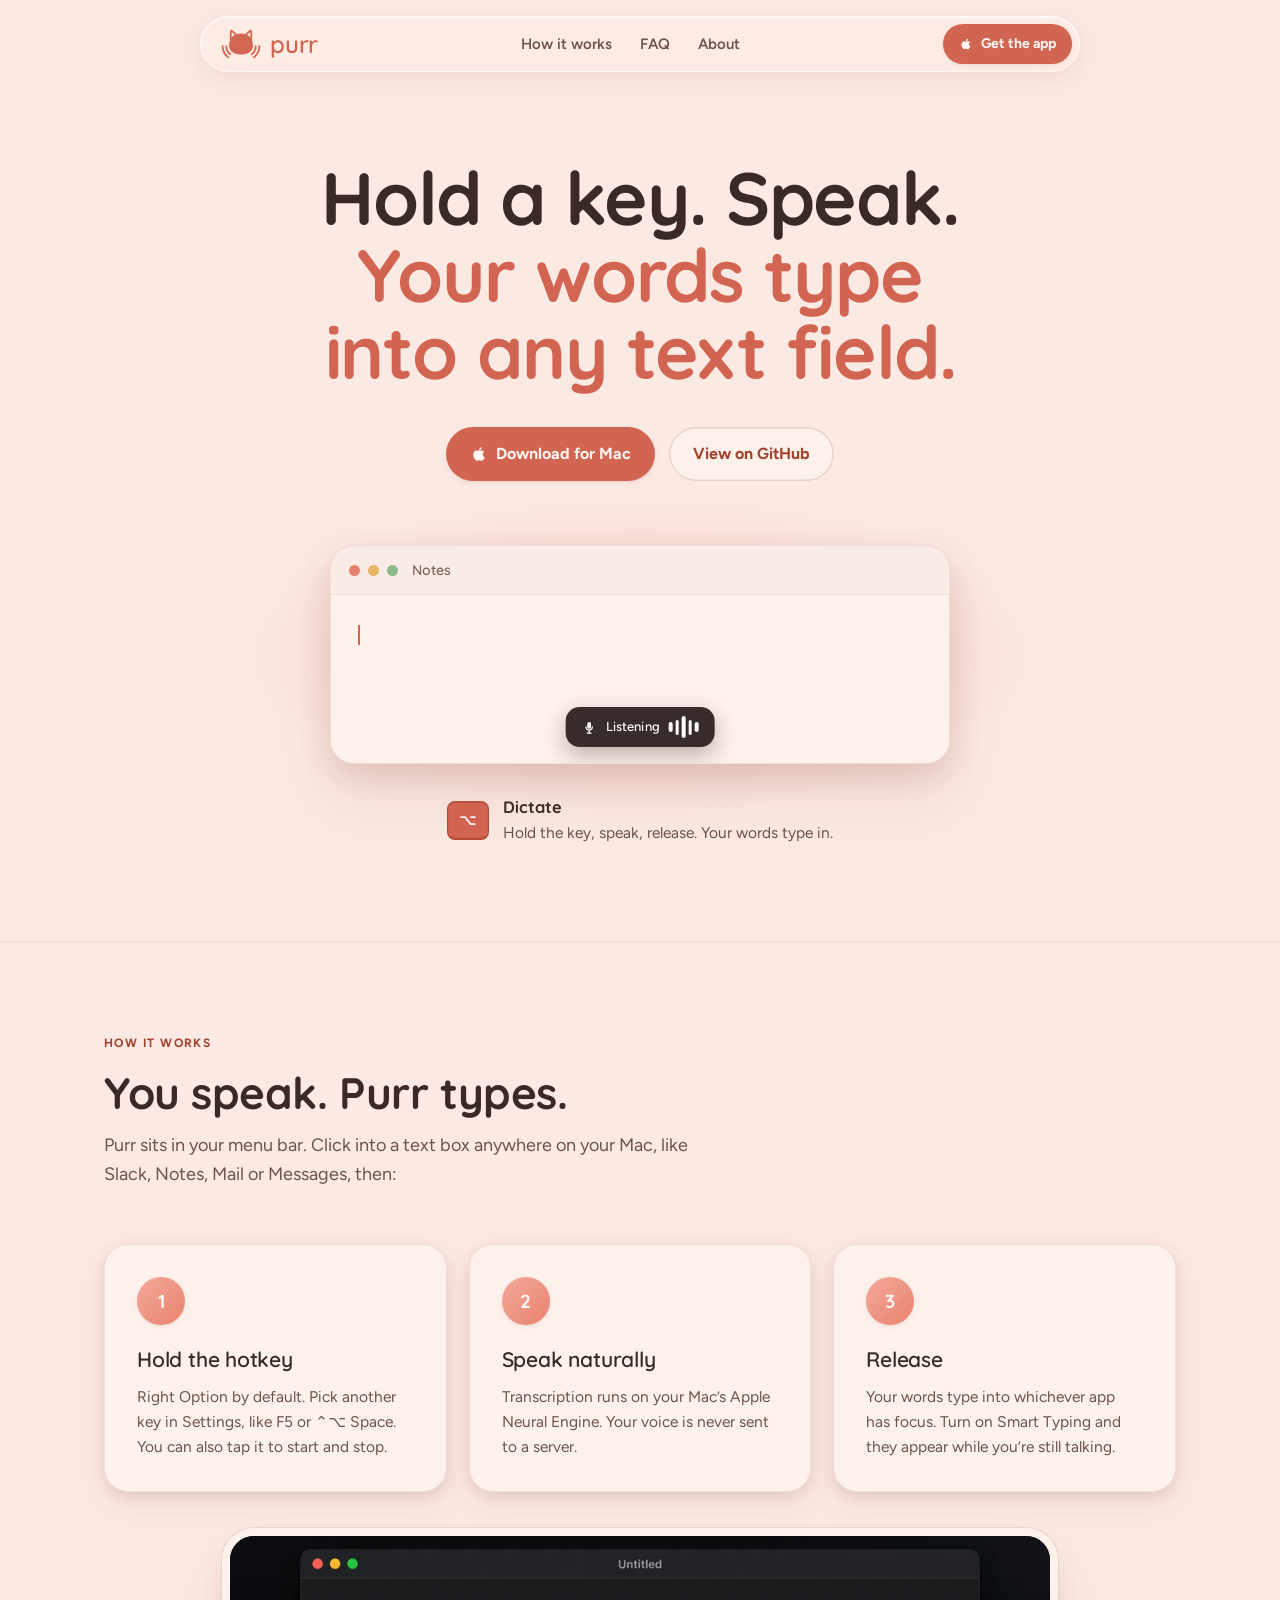
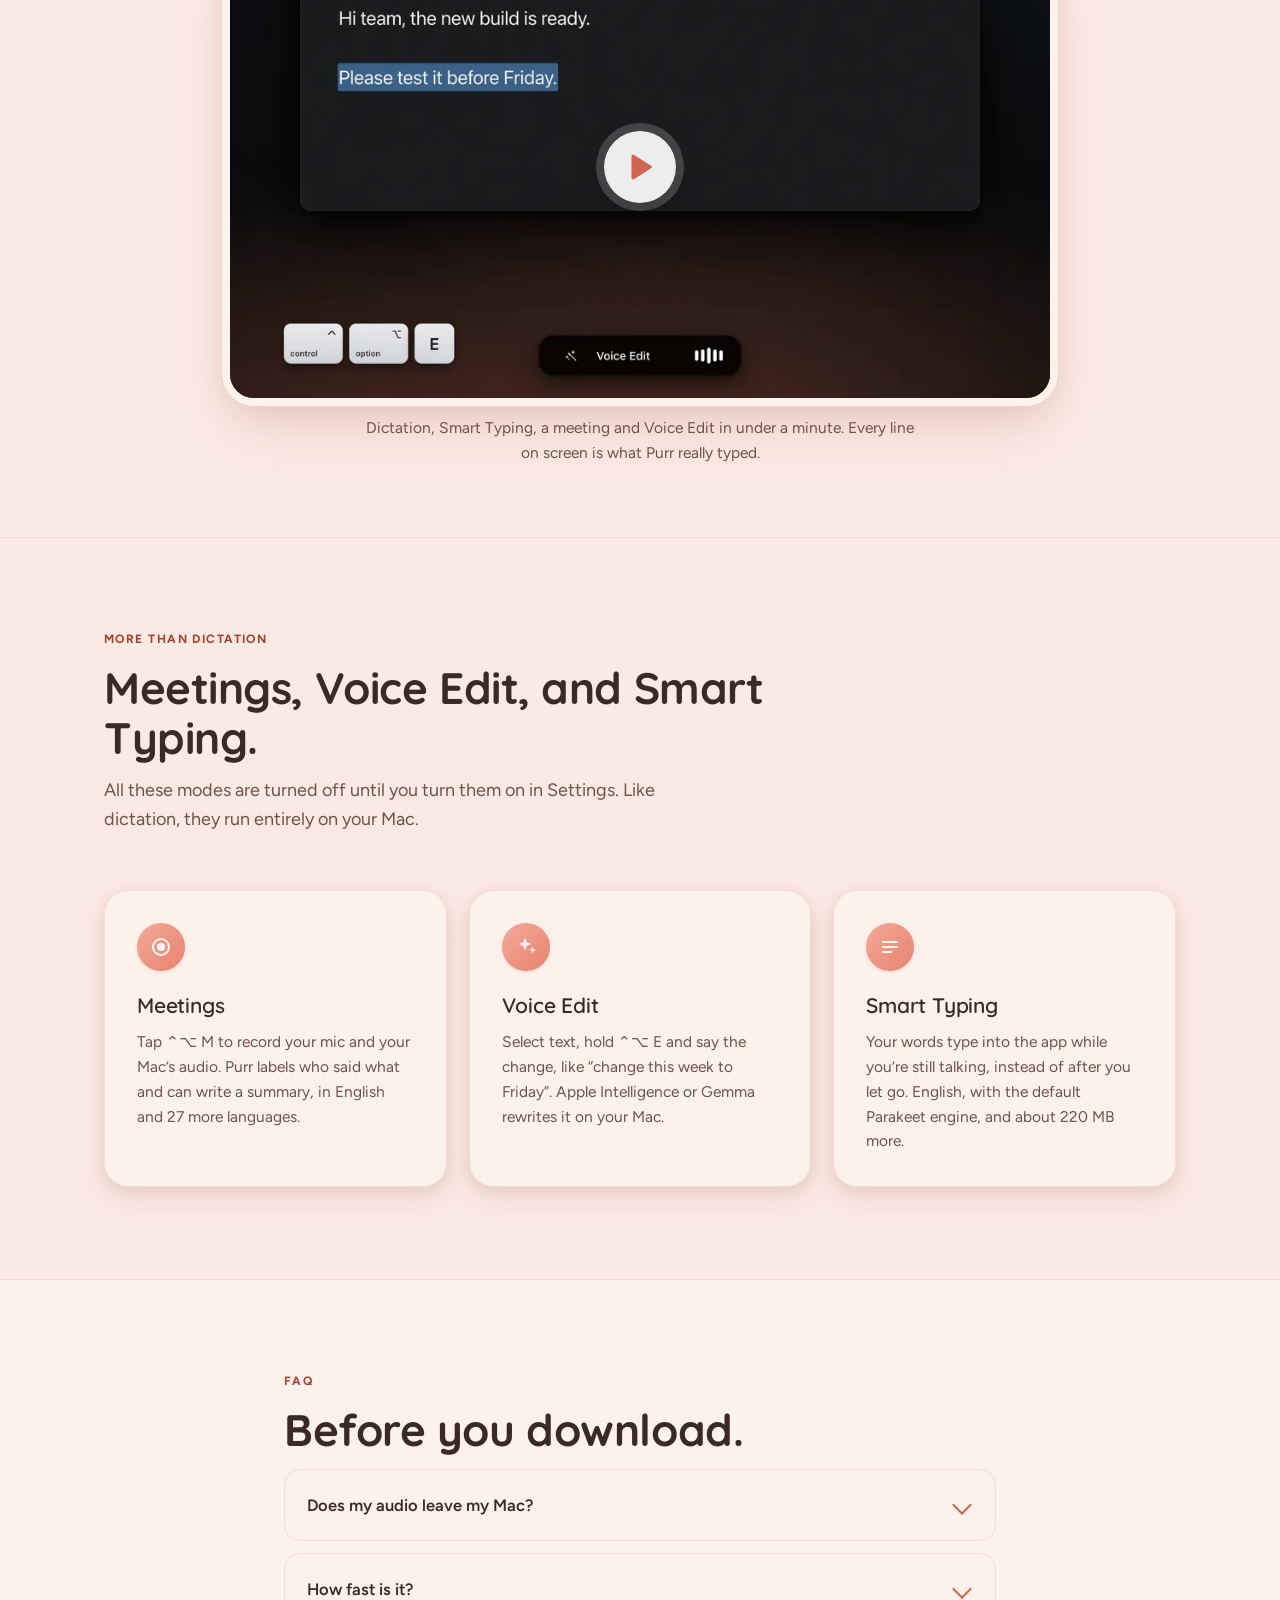
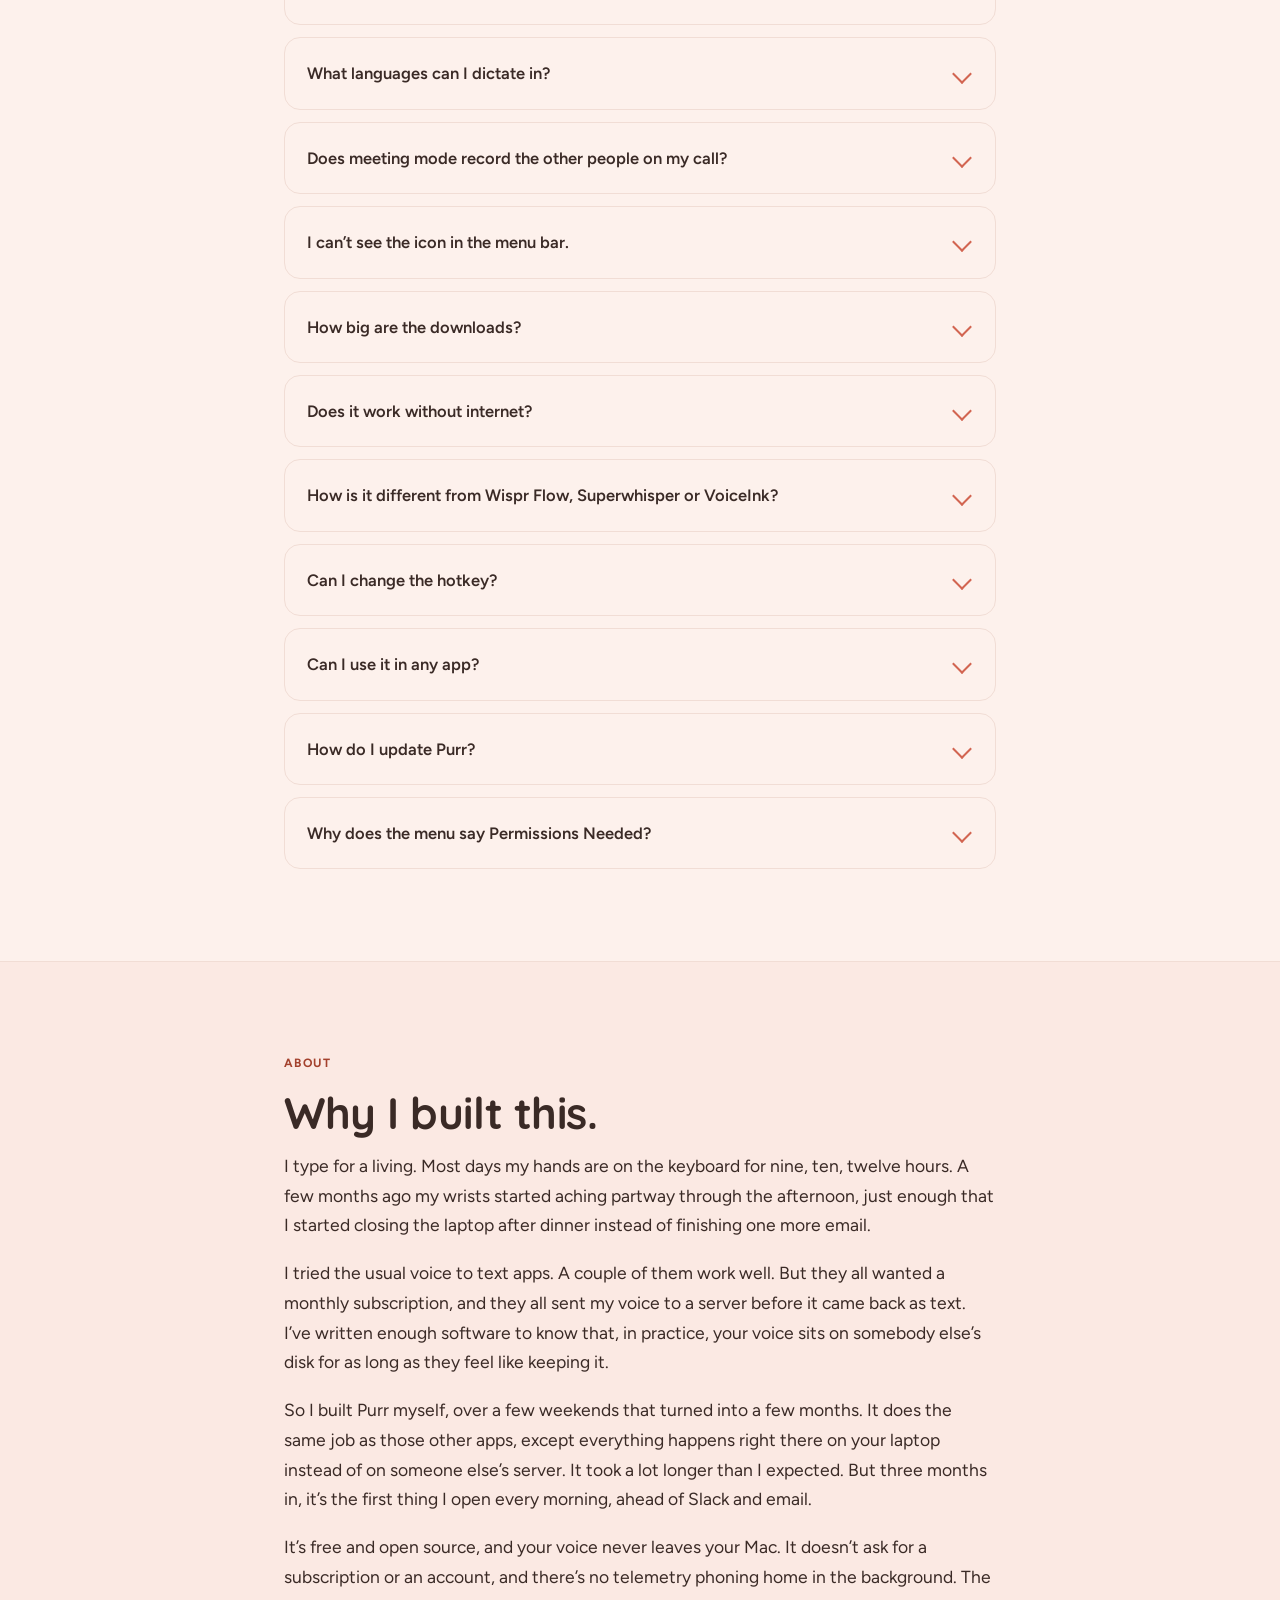
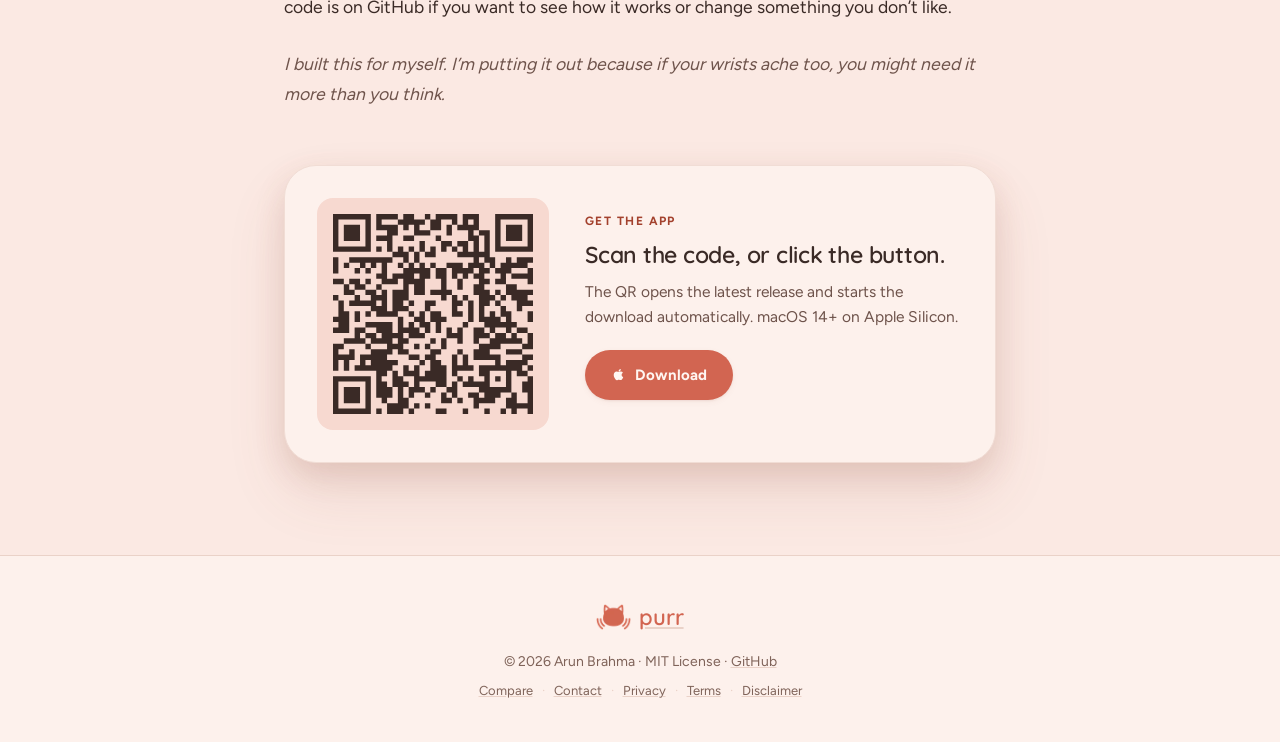
==== commit c7d3e050: "Rename the section headings and make the third card Smart Typing" ====
--- a/index.html
+++ b/index.html
@@ -264,7 +264,7 @@
     <section id="how" class="section">
       <div class="container">
         <p class="section-eyebrow">How it works</p>
-        <h2 class="section-title">Type anywhere when you speak, without using your fingers.</h2>
+        <h2 class="section-title">You speak. Purr types.</h2>
         <p class="section-sub">
           Purr sits in your menu bar. Click into a text box anywhere on your
           Mac, like Slack, Notes, Mail or Messages, then:
@@ -320,10 +320,10 @@
     <section id="features" class="section">
       <div class="container">
         <p class="section-eyebrow">More than dictation</p>
-        <h2 class="section-title">Meetings, edits and your own words.</h2>
+        <h2 class="section-title">Meetings, Voice Edit, and Smart Typing.</h2>
         <p class="section-sub">
-          Meetings and Voice Edit are off until you turn them on in Settings.
-          Like dictation, they run on your Mac.
+          All these modes are turned off until you turn them on in Settings.
+          Like dictation, they run entirely on your Mac.
         </p>
 
         <div class="steps features">
@@ -347,11 +347,11 @@
           </article>
           <article class="step">
             <span class="step-num" aria-hidden="true"><svg viewBox="0 0 24 24" width="24" height="24" fill="none" stroke="currentColor" stroke-width="2.2" stroke-linecap="round"><path d="M5 7h14M5 12h14M5 17h8"/></svg></span>
-            <h3>Your own words</h3>
-            <p>
-              Add the names and terms Purr should listen for, and fixes for
-              words it keeps mishearing. Say &ldquo;comma&rdquo; or
-              &ldquo;scratch that&rdquo; as you go.
+            <h3>Smart Typing</h3>
+            <p>
+              Your words type into the app while you&rsquo;re still talking,
+              instead of after you let go. English, with the default Parakeet
+              engine, and about 220&nbsp;MB more.
             </p>
           </article>
         </div>
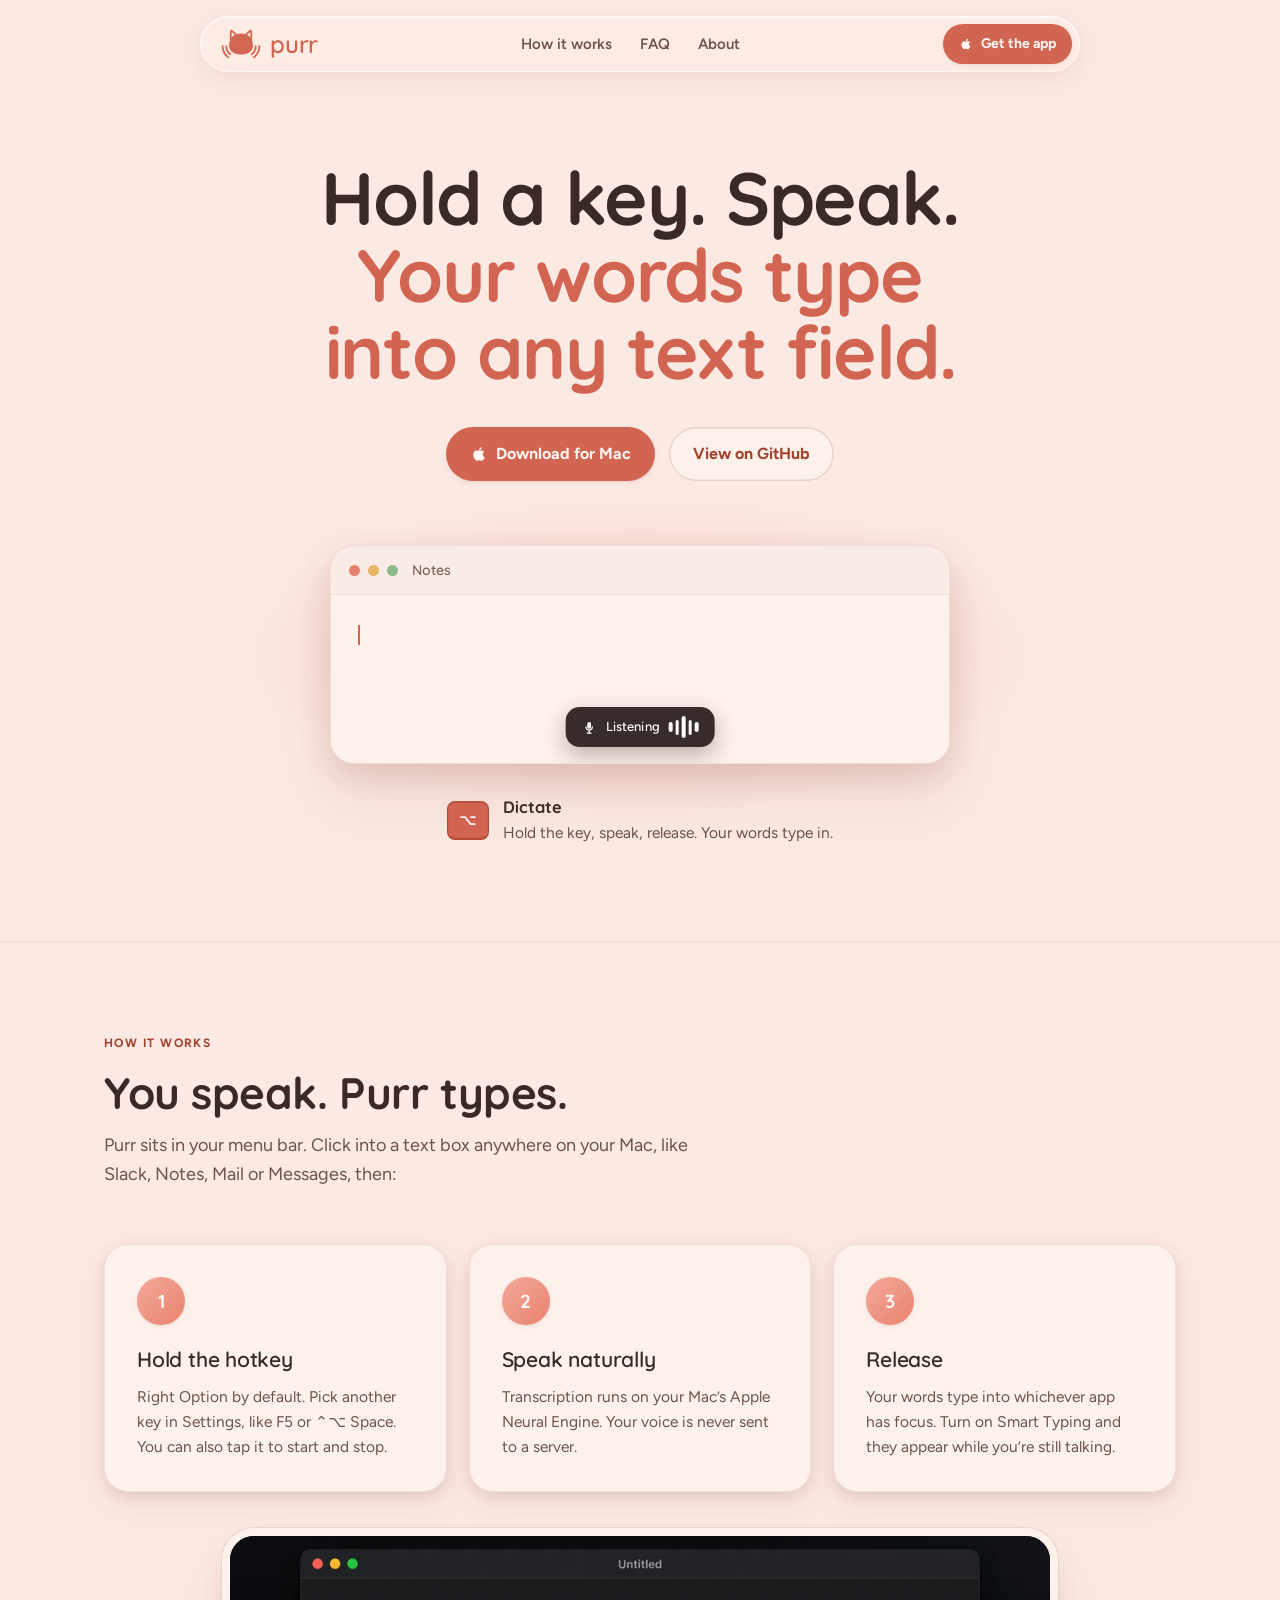
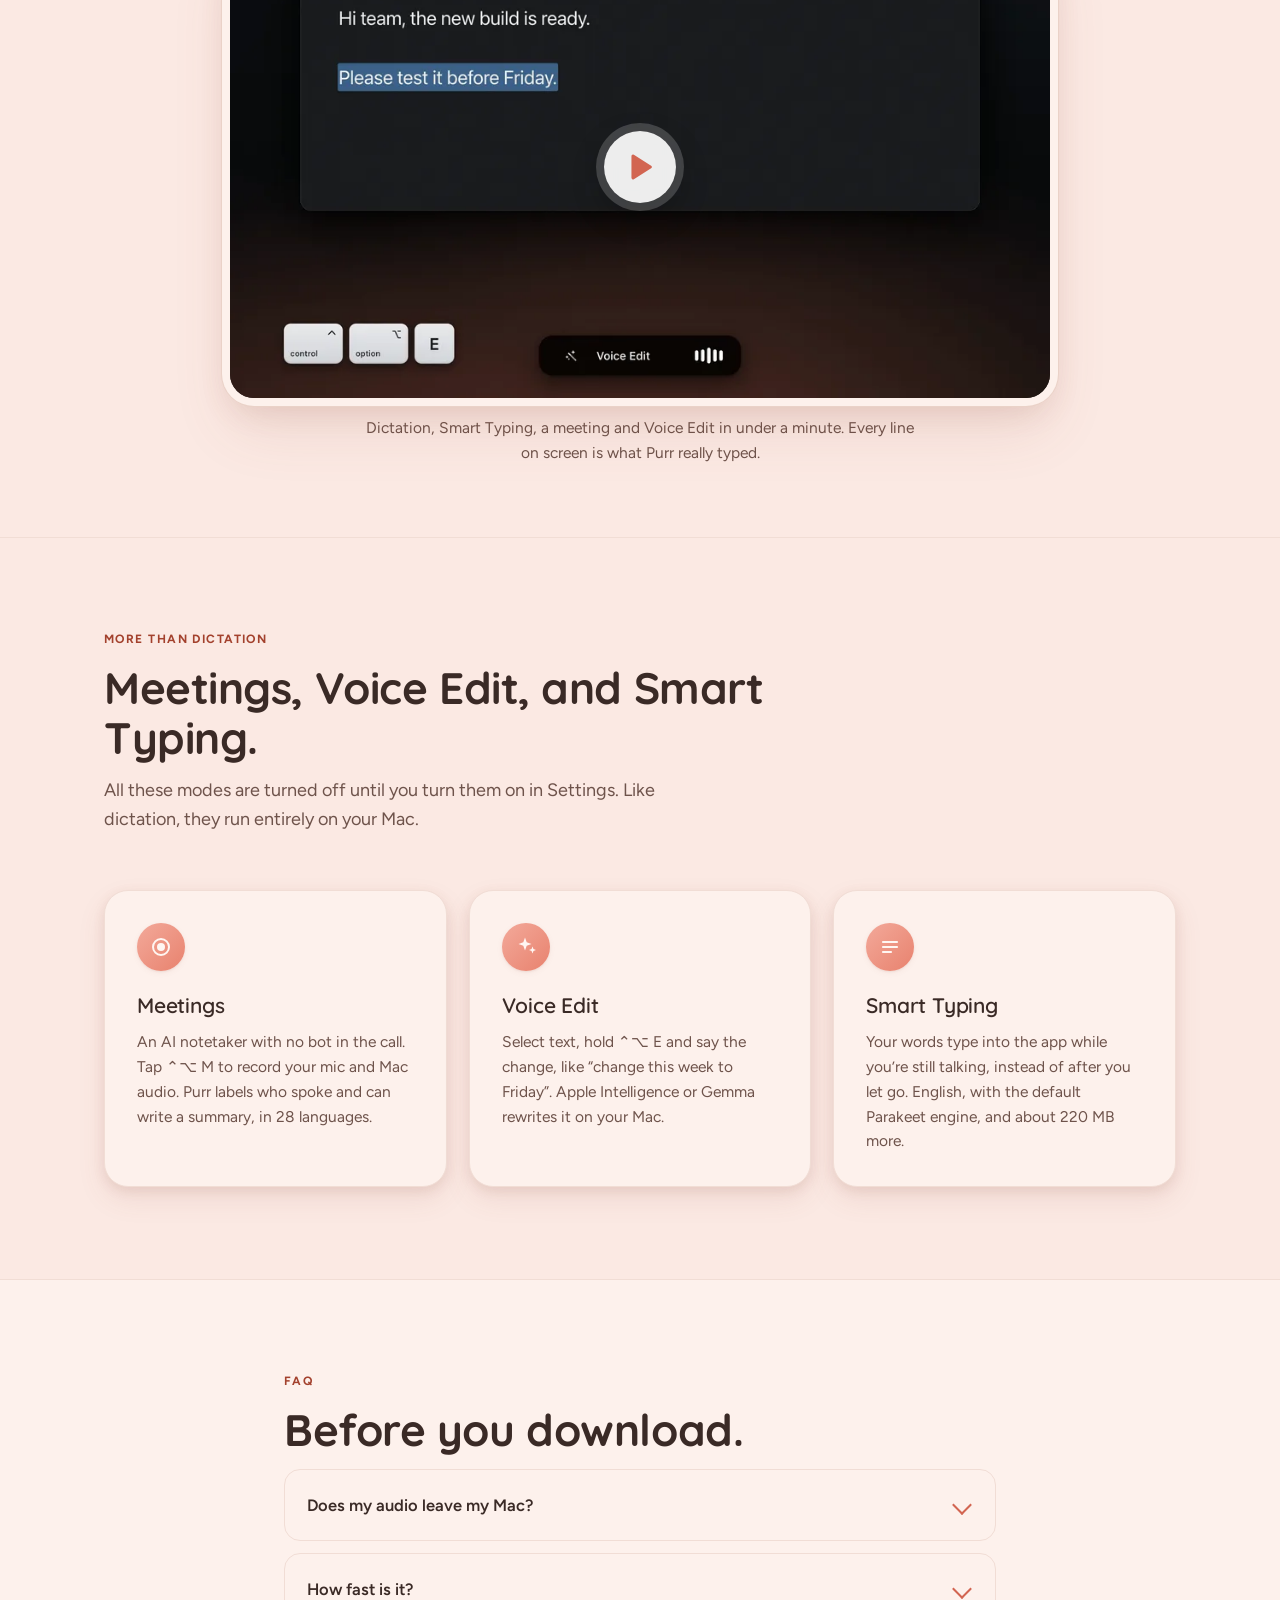
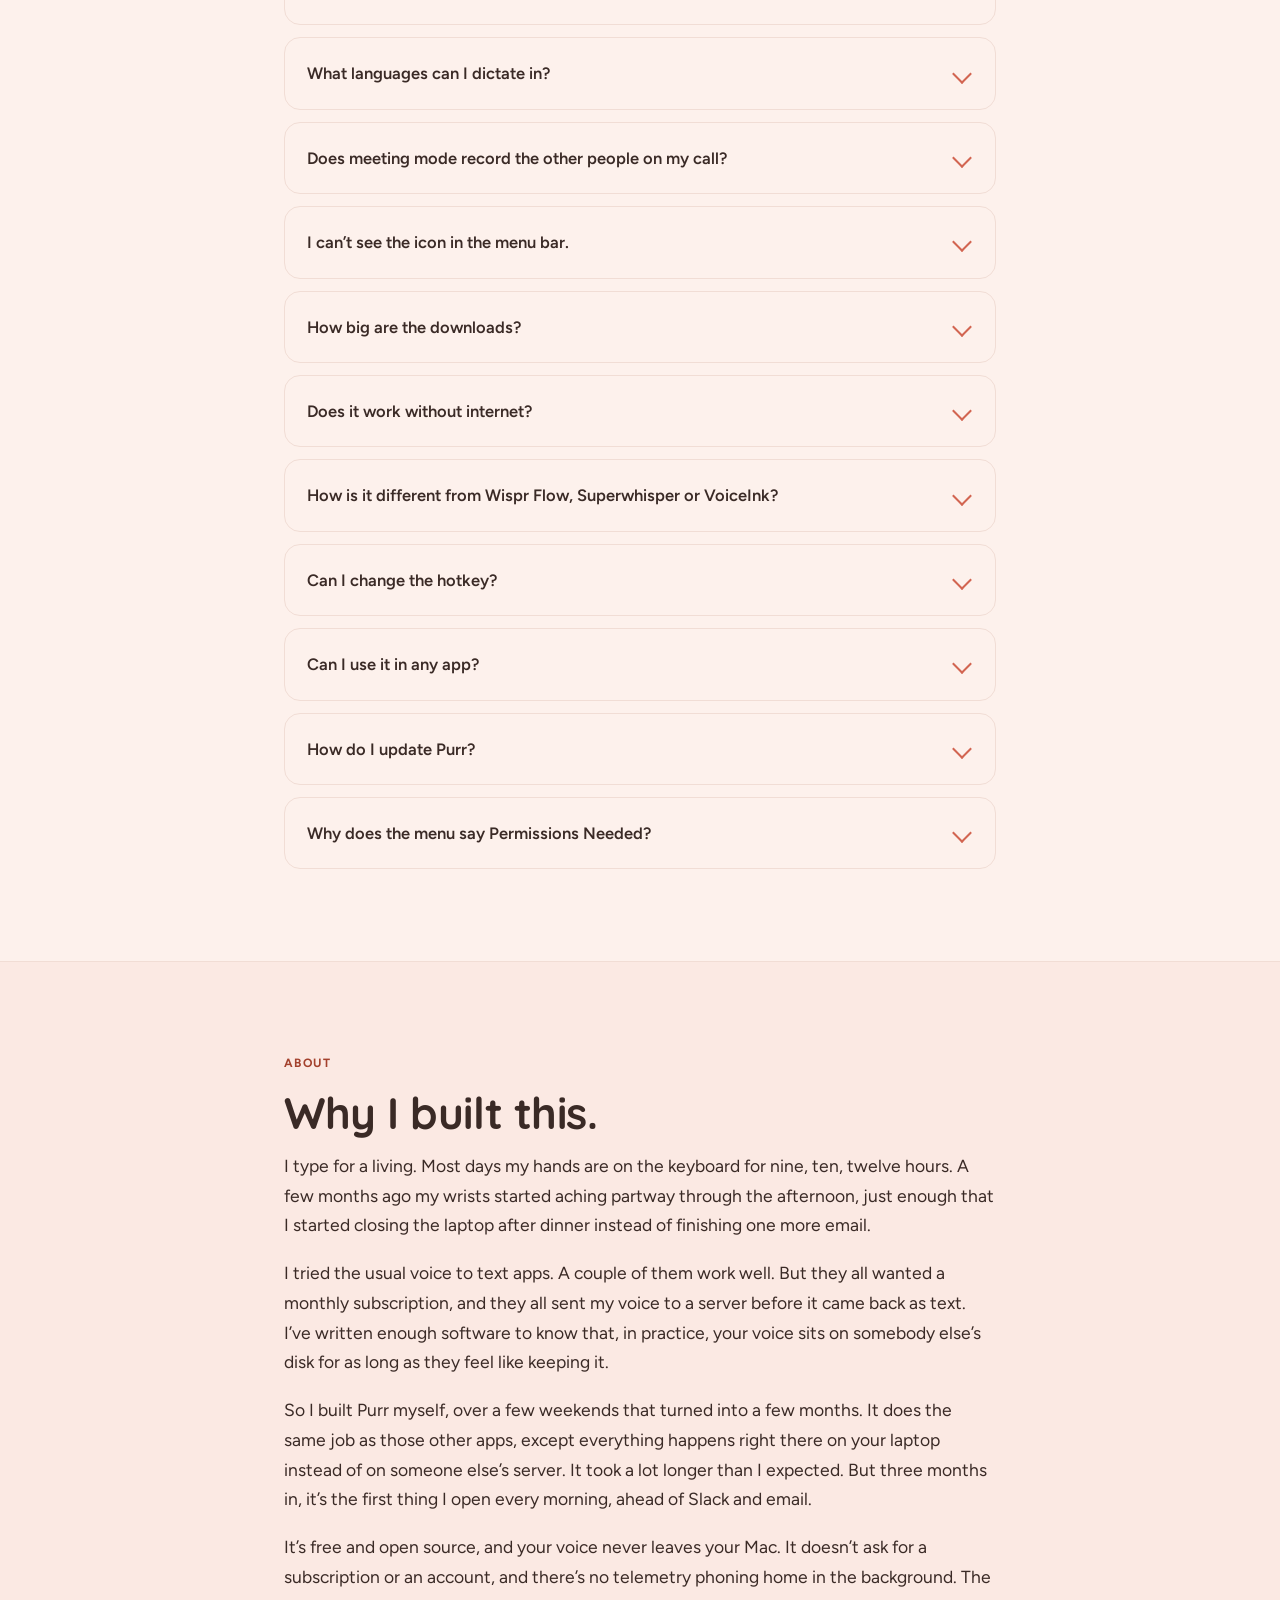
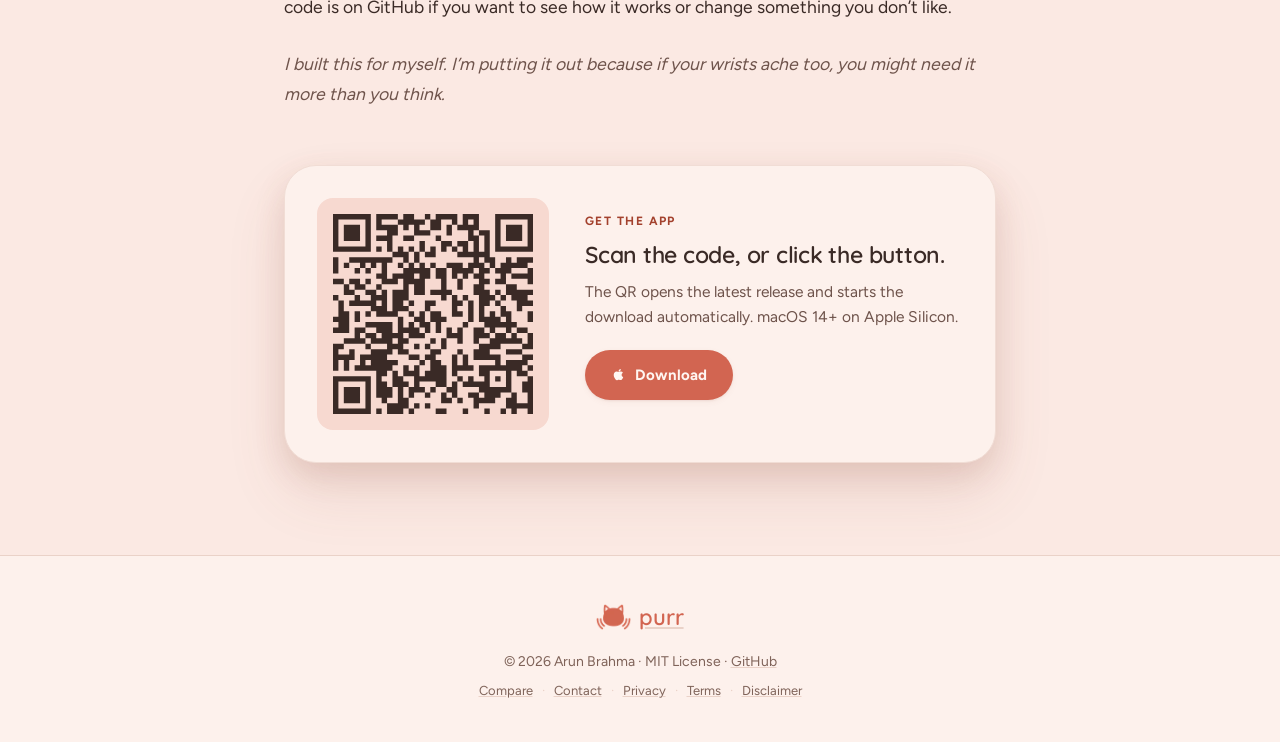
==== commit 2629060d: "Call meeting mode an AI notetaker" ====
--- a/index.html
+++ b/index.html
@@ -62,7 +62,7 @@
           "Hold a key and speak to type into any text field",
           "Smart Typing: words appear while you speak (English)",
           "Parakeet for English, WhisperKit for about 100 languages",
-          "Meeting notes from your mic and Mac audio, with speaker labels and summaries, in 28 languages",
+          "AI notetaker for meetings, from your mic and Mac audio, with speaker labels and summaries, in 28 languages",
           "Voice Edit: rewrite selected text by saying what to change",
           "Names and terms to listen for, fixes for misheard words, and voice commands",
           "Works offline, with no account and no telemetry"
@@ -95,7 +95,7 @@
             "name": "How fast is it?",
             "acceptedAnswer": {
               "@type": "Answer",
-              "text": "With Parakeet, the default, your words land about 0.2 seconds after you let go of the key. With Smart Typing on, they appear while you’re still talking. Whisper is slower, because it starts only once you let go."
+              "text": "With Parakeet, the default, your words land about 0.2 seconds after you let go of the key. With Smart Typing on, they appear while you’re still talking. Whisper takes longer, and it can’t type while you talk."
             }
           },
           {
@@ -103,7 +103,7 @@
             "name": "What languages can I dictate in?",
             "acceptedAnswer": {
               "@type": "Answer",
-              "text": "English with Parakeet, the default. For other languages, switch to Whisper in Settings › Engine. It covers about 100 languages and can translate them into English. Pick the one you speak, since auto-detect can misread short clips. Smart Typing is English only, and meetings work in English and 27 more languages."
+              "text": "English with Parakeet, the default. For other languages, switch to Whisper in Settings › Engine. It covers about 100 languages, and with the Base, Small or Large V3 model it can translate them into English. Pick the one you speak, since auto-detect can misread short clips. Smart Typing is English only, and meetings work in English and 27 more languages."
             }
           },
           {
@@ -111,7 +111,7 @@
             "name": "Does meeting mode record the other people on my call?",
             "acceptedAnswer": {
               "@type": "Answer",
-              "text": "Yes. It records your mic and your Mac’s audio together, so the other people on the call are transcribed too. That needs macOS 14.2 or later; on 14.0 and 14.1 only your mic is recorded. When nothing plays through your Mac, like a meeting around one table, Purr tells the voices apart and labels them Speaker 1, Speaker 2 and so on. See meeting notes on your Mac for the rest."
+              "text": "Yes. It records your mic and your Mac’s audio together, so the other people on the call are transcribed too. You’re labeled You, and they’re Speaker 1, Speaker 2 and so on. That needs macOS 14.2 or later; on 14.0 and 14.1 only your mic is recorded. When nothing plays through your Mac, like a meeting around one table, Purr tells the voices in the room apart and gives each its own Speaker label. See meeting notes on your Mac for the rest."
             }
           },
           {
@@ -119,7 +119,7 @@
             "name": "I can’t see the icon in the menu bar.",
             "acceptedAnswer": {
               "@type": "Answer",
-              "text": "On notched MacBooks the icon hides behind the notch when the menu bar is crowded. Hold Command and drag to reorder, quit a few menu bar apps, or use Ice / Bartender to manage overflow."
+              "text": "On notched MacBooks the icon hides behind the notch when the menu bar is crowded. Hold Command and drag to reorder, quit a few menu bar apps, or use Ice / Bartender to manage overflow. On macOS 26, also check that Purr is allowed in System Settings › Menu Bar."
             }
           },
           {
@@ -127,7 +127,7 @@
             "name": "How big are the downloads?",
             "acceptedAnswer": {
               "@type": "Answer",
-              "text": "Parakeet, the default, is about 450 MB and downloads during setup. The rest download only when you turn on what needs them: Smart Typing adds about 220 MB, meetings in other languages about 630 MB, and Gemma 4 E2B, for summaries and Voice Edit, 3.35 GB. Whisper models run from about 140 MB to 950 MB. Settings › Models lists each one and can delete it."
+              "text": "Parakeet, the default, is about 450 MB and downloads during setup. The rest download only when you turn on what needs them: Smart Typing adds about 220 MB, words you add in Vocabulary about 100 MB, meetings in other languages about 630 MB, and Gemma 4 E2B, for summaries and Voice Edit, 3.35 GB. Whisper models run from about 140 MB to 950 MB. Settings › Models lists each one and can delete it."
             }
           },
           {
@@ -143,7 +143,7 @@
             "name": "How is it different from Wispr Flow, Superwhisper or VoiceInk?",
             "acceptedAnswer": {
               "@type": "Answer",
-              "text": "Wispr Flow transcribes in the cloud and has apps for Windows, iPhone and Android. Superwhisper and VoiceInk can run locally too, with AI modes and more model choices, but their full versions are paid. Purr is free with no word limit, trial or account, MIT-licensed, and types as you speak. When I played the same recordings into each app, Purr put the text on screen fastest. The side-by-side comparison has those results, the details and sources. Coming from Wispr Flow? Here’s what changes when you switch."
+              "text": "Wispr Flow transcribes in the cloud and has apps for Windows, iPhone and Android. Superwhisper and VoiceInk can run locally too, with AI modes and more model choices, but their full versions are paid. Purr is free with no word limit, trial or account, MIT-licensed, and types as you speak. When I played the same recordings into Purr, Wispr Flow and Superwhisper, Purr put the text on screen fastest. The side-by-side comparison has those results, the details and sources. Coming from Wispr Flow? Here’s what changes when you switch."
             }
           },
           {
@@ -331,9 +331,9 @@
             <span class="step-num" aria-hidden="true"><svg viewBox="0 0 24 24" width="24" height="24"><circle cx="12" cy="12" r="8" fill="none" stroke="currentColor" stroke-width="2"/><circle cx="12" cy="12" r="4" fill="currentColor"/></svg></span>
             <h3>Meetings</h3>
             <p>
-              Tap ⌃⌥&nbsp;M to record your mic and your Mac&rsquo;s audio. Purr
-              labels who said what and can write a summary, in English and 27
-              more languages.
+              An AI notetaker with no bot in the call. Tap ⌃⌥&nbsp;M to record
+              your mic and Mac audio. Purr labels who spoke and can write a
+              summary, in 28 languages.
             </p>
           </article>
           <article class="step">
@@ -381,8 +381,8 @@
             <p>
               With Parakeet, the default, your words land about 0.2 seconds
               after you let go of the key. With Smart Typing on, they appear
-              while you&rsquo;re still talking. Whisper is slower, because it
-              starts only once you let go.
+              while you&rsquo;re still talking. Whisper takes longer, and it
+              can&rsquo;t type while you talk.
             </p>
           </details>
 
@@ -391,10 +391,10 @@
             <p>
               English with Parakeet, the default. For other languages, switch
               to Whisper in Settings &rsaquo; Engine. It covers about 100
-              languages and can translate them into English. Pick the one you
-              speak, since auto-detect can misread short clips. Smart Typing
-              is English only, and meetings work in English and 27 more
-              languages.
+              languages, and with the Base, Small or Large&nbsp;V3 model it can
+              translate them into English. Pick the one you speak, since
+              auto-detect can misread short clips. Smart Typing is English
+              only, and meetings work in English and 27 more languages.
             </p>
           </details>
 
@@ -402,11 +402,12 @@
             <summary>Does meeting mode record the other people on my call?</summary>
             <p>
               Yes. It records your mic and your Mac&rsquo;s audio together, so
-              the other people on the call are transcribed too. That needs
-              macOS&nbsp;14.2 or later; on 14.0 and 14.1 only your mic is
-              recorded. When nothing plays through your Mac, like a meeting
-              around one table, Purr tells the voices apart and labels them
-              Speaker&nbsp;1, Speaker&nbsp;2 and so on. See
+              the other people on the call are transcribed too. You&rsquo;re
+              labeled You, and they&rsquo;re Speaker&nbsp;1, Speaker&nbsp;2 and so
+              on. That needs macOS&nbsp;14.2 or later; on 14.0 and 14.1 only your
+              mic is recorded. When nothing plays through your Mac, like a
+              meeting around one table, Purr tells the voices in the room apart
+              and gives each its own Speaker label. See
               <a href="/meeting-notes-mac">meeting notes on your Mac</a> for the
               rest.
             </p>
@@ -419,7 +420,8 @@
               bar is crowded. Hold Command and drag to reorder, quit a few menu
               bar apps, or use
               <a href="https://github.com/jordanbaird/Ice" target="_blank" rel="noopener">Ice</a>
-              / Bartender to manage overflow.
+              / Bartender to manage overflow. On macOS&nbsp;26, also check that
+              Purr is allowed in System Settings &rsaquo; Menu Bar.
             </p>
           </details>
 
@@ -428,8 +430,9 @@
             <p>
               Parakeet, the default, is about 450&nbsp;MB and downloads during
               setup. The rest download only when you turn on what needs them:
-              Smart Typing adds about 220&nbsp;MB, meetings in other languages
-              about 630&nbsp;MB, and Gemma&nbsp;4&nbsp;E2B, for summaries and
+              Smart Typing adds about 220&nbsp;MB, words you add in Vocabulary
+              about 100&nbsp;MB, meetings in other languages about 630&nbsp;MB, and
+              Gemma&nbsp;4&nbsp;E2B, for summaries and
               Voice Edit, 3.35&nbsp;GB. Whisper models run from about
               140&nbsp;MB to 950&nbsp;MB. Settings &rsaquo; Models lists each
               one and can delete it.
@@ -453,8 +456,8 @@
               too, with AI modes and more model choices, but their full
               versions are paid. Purr is free with no word limit, trial or
               account, MIT-licensed, and types as you speak. When I played the
-              same recordings into each app, Purr put the text on screen
-              fastest. The <a href="/compare.html">side-by-side comparison</a>
+              same recordings into Purr, Wispr Flow and Superwhisper, Purr put
+              the text on screen fastest. The <a href="/compare">side-by-side comparison</a>
               has those results, the details and sources. Coming from Wispr
               Flow? Here&rsquo;s <a href="/wispr-flow-alternative">what changes
               when you switch</a>.
@@ -588,15 +591,15 @@
         <a href="https://github.com/iamarunbrahma/purr" target="_blank" rel="noopener">GitHub</a>
       </p>
       <p class="footer-legal">
-        <a href="/compare.html">Compare</a>
+        <a href="/compare">Compare</a>
         <span aria-hidden="true">·</span>
-        <a href="/contact.html">Contact</a>
+        <a href="/contact">Contact</a>
         <span aria-hidden="true">·</span>
-        <a href="/privacy.html">Privacy</a>
+        <a href="/privacy">Privacy</a>
         <span aria-hidden="true">·</span>
-        <a href="/terms.html">Terms</a>
+        <a href="/terms">Terms</a>
         <span aria-hidden="true">·</span>
-        <a href="/disclaimer.html">Disclaimer</a>
+        <a href="/disclaimer">Disclaimer</a>
       </p>
     </div>
   </footer>
